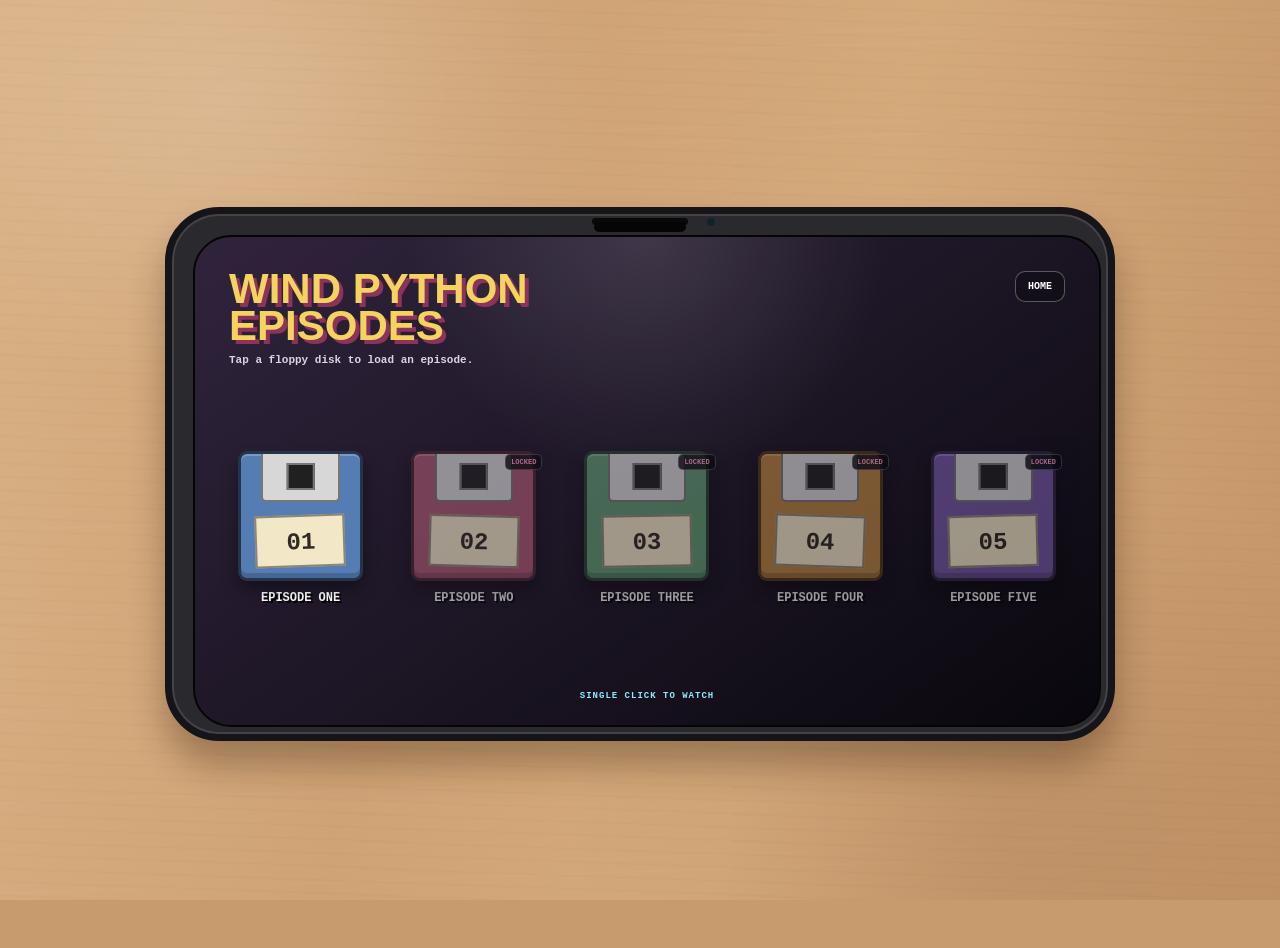
==== episodes.html @ 82aaa6a1 "Add files via upload" ====
<!doctype html>
<html lang="en">
<head>
<meta charset="utf-8">
<meta name="viewport" content="width=device-width,initial-scale=1">
<title>Wind Python Episodes</title>
<link rel="stylesheet" href="styles.css">
<style>
*{box-sizing:border-box}
html,body{margin:0;min-height:100%}
body{
  
  background-color:#c89b6e;
  background-image:
    radial-gradient(ellipse at 18% 11%, rgba(255,255,255,.16), transparent 26%),
    radial-gradient(ellipse at 78% 92%, rgba(80,39,17,.10), transparent 31%),
    repeating-linear-gradient(2deg,
      rgba(92,47,20,.030) 0px,
      rgba(92,47,20,.030) 1px,
      transparent 2px,
      transparent 13px),
    repeating-linear-gradient(178deg,
      transparent 0px,
      transparent 33px,
      rgba(255,255,255,.026) 34px,
      transparent 36px,
      transparent 77px),
    linear-gradient(104deg,#d9b184 0%,#cfa375 36%,#d5aa7b 62%,#c39467 100%);
  background-size:auto,auto,100% 27px,100% 91px,auto;
  background-position:center;
  background-repeat:no-repeat, no-repeat, repeat, repeat, no-repeat;
  background-attachment:fixed;

  display:grid;
  place-items:center;
  padding:24px;
  overflow:hidden;
  font-family:"Trebuchet MS",Arial,sans-serif;
}
.episode-stage{
  width:100%;
  min-height:100vh;
  display:grid;
  place-items:center;
  position:relative;
}
.landscape-phone{
  width:min(950px,92vw);
  aspect-ratio:16/9;
  position:relative;
  padding:14px;
  border:7px solid #151419;
  border-radius:54px;
  background:#2a292d;
  box-shadow:0 24px 35px rgba(48,24,12,.32),inset 0 0 0 2px #45434a;
}
.landscape-screen{
  width:100%;height:100%;
  position:relative;
  overflow:hidden;
  border-radius:38px;
  background:
    radial-gradient(circle at 50% 0%,rgba(255,255,255,.12),transparent 36%),
    linear-gradient(145deg,#30243d,#16111d 68%,#09070d);
  border:2px solid #050505;
}
.phone-speaker{
  position:absolute;left:50%;top:4px;transform:translateX(-50%);
  width:96px;height:7px;border-radius:8px;background:#090909;z-index:9;
}
.phone-camera{
  position:absolute;left:calc(50% + 67px);top:4px;
  width:8px;height:8px;border-radius:50%;background:#10232b;z-index:9;
}
.desktop{
  height:100%;
  padding:34px 34px 24px;
  display:grid;
  grid-template-rows:auto 1fr auto;
  gap:18px;
}
.topbar{display:flex;justify-content:space-between;align-items:flex-start;gap:20px}
h1{margin:0;color:#f4d35e;font-size:clamp(25px,4vw,42px);line-height:.88;text-shadow:4px 4px #8d315d}
.subtitle{margin:9px 0 0;color:#ddd3e2;font:700 11px "Courier New",monospace}
.home{color:white;text-decoration:none;font:900 10px "Courier New",monospace;border:1px solid rgba(255,255,255,.3);border-radius:10px;padding:9px 12px;background:rgba(0,0,0,.25)}
.apps{
  align-self:center;
  display:grid;
  grid-template-columns:repeat(5,minmax(90px,1fr));
  gap:clamp(12px,2.5vw,30px);
}
.episode-app{appearance:none;border:0;background:none;color:white;padding:0;cursor:none;font:inherit;text-align:center}
.floppy{
  display:block;
  --disk:#557db4;--tilt:-2deg;
  width:clamp(82px,11vw,125px);
  aspect-ratio:1/1.04;
  margin:0 auto 10px;
  position:relative;
  border-radius:9px;
  background:var(--disk);
  border:3px solid rgba(0,0,0,.58);
  box-shadow:0 9px 16px rgba(0,0,0,.36),inset 0 2px rgba(255,255,255,.22),inset 0 -5px rgba(0,0,0,.18);
  transition:transform .13s ease,filter .13s ease;
}
.floppy:before{
  content:"";position:absolute;left:17%;right:17%;top:0;height:37%;
  background:#d7d7d7;border:2px solid rgba(0,0,0,.45);border-top:0;border-radius:0 0 5px 5px;
}
.floppy:after{
  content:"";position:absolute;left:12%;right:12%;bottom:9%;height:39%;
  background:#f2e7c7;border:2px solid rgba(0,0,0,.42);transform:rotate(var(--tilt));
}
.window{display:block;position:absolute;z-index:2;top:7%;left:50%;transform:translateX(-50%);width:24%;height:22%;background:#202020;border:2px solid #777}
.num{display:block;position:absolute;z-index:3;left:50%;bottom:18%;transform:translateX(-50%) rotate(var(--tilt));color:#302a23;font:900 clamp(14px,2vw,24px) "Courier New",monospace}
.label{display:block;font:900 clamp(8px,1.1vw,12px) "Courier New",monospace;text-transform:uppercase;text-shadow:2px 2px #000}
.episode-app:hover .floppy{transform:translateY(-5px) scale(1.04);filter:brightness(1.08)}
.episode-app:active .floppy{transform:scale(.94)}
.ep2 .floppy{--disk:#aa5872;--tilt:1.5deg}.ep3 .floppy{--disk:#5f9a70;--tilt:-1deg}.ep4 .floppy{--disk:#b8833f;--tilt:2deg}.ep5 .floppy{--disk:#7458a4;--tilt:-1.5deg}
.hint{text-align:center;color:#92e8ff;font:900 9px "Courier New",monospace;letter-spacing:1px}
.viewer{position:absolute;inset:0;z-index:20;padding:22px;display:grid;grid-template-rows:auto 1fr auto;gap:11px;background:#050505;animation:open .2s ease}
.viewer.hidden{display:none}
@keyframes open{from{opacity:0;transform:scale(.985)}to{opacity:1;transform:scale(1)}}
.viewer-top{display:flex;align-items:center;justify-content:space-between}
.viewer-title{color:#f4d35e;font:900 14px "Courier New",monospace}
.close{appearance:none;border:1px solid rgba(255,255,255,.3);border-radius:9px;background:#1b171e;color:white;padding:8px 11px;font:900 10px "Courier New",monospace;cursor:none}
.video{display:grid;place-items:center;min-height:0;border-radius:14px;border:2px solid #28232c;background:repeating-linear-gradient(0deg,rgba(255,255,255,.018) 0,rgba(255,255,255,.018) 1px,transparent 1px,transparent 3px),#020202;box-shadow:inset 0 0 42px #000;overflow:hidden}
.placeholder{text-align:center;padding:20px}
.big-num{display:block;color:#f4d35e;font:900 clamp(60px,10vw,115px) "Courier New",monospace;line-height:.8;text-shadow:6px 6px #8d315d}
.ep-title{display:block;margin-top:20px;color:white;font:900 clamp(16px,2.5vw,28px) "Courier New",monospace;letter-spacing:2px}
.coming{display:block;margin-top:10px;color:#85ecff;font:900 10px "Courier New",monospace}
.viewer-foot{display:flex;justify-content:space-between;color:#908a96;font:900 9px "Courier New",monospace}
@media(max-width:700px){
 body{padding:8px}
 .landscape-phone{width:99vw;padding:9px;border-width:5px;border-radius:28px}
 .landscape-screen{border-radius:18px}
 .desktop{padding:25px 14px 14px;gap:8px}
 .subtitle,.hint{display:none}
 .apps{gap:6px}
 .floppy{width:min(78px,16vw);border-width:2px}
 .home{padding:7px 8px;font-size:8px}
}

.episode-runtime{position:absolute;inset:0;z-index:80;display:none;padding:22px;background:linear-gradient(145deg,#1b1721,#08070b 75%);overflow:hidden}
.episode-runtime.active{display:grid}
.runtime-panel{width:100%;height:100%;min-height:0;display:grid;grid-template-rows:auto 1fr auto;gap:12px;border:2px solid rgba(130,231,255,.25);border-radius:18px;padding:16px;background:#0b0e12;box-shadow:inset 0 0 40px rgba(0,0,0,.8);overflow:hidden}
.runtime-header,.runtime-footer{display:flex;align-items:center;justify-content:space-between;gap:14px;color:#91e7ff;font:900 10px "Courier New",monospace;letter-spacing:1px}
.runtime-back{border:1px solid rgba(255,255,255,.3);border-radius:8px;padding:7px 10px;background:#17131b;color:#fff;font:900 9px "Courier New",monospace;cursor:none}
.runtime-stage{position:relative;min-height:0;display:grid;place-items:center;overflow:hidden;border:2px solid rgba(255,255,255,.13);border-radius:13px;background:#020304}
.file-loader{width:min(520px,88%);display:grid;gap:16px;color:#d7f8ff;font:900 12px "Courier New",monospace}
.loader-title{color:#f5d76e;font-size:clamp(18px,3vw,28px);letter-spacing:2px}
.loader-file{color:#ff9ec8}.loader-status{min-height:18px;color:#91e7ff}
.loader-track{width:100%;height:18px;padding:3px;border:2px solid #91e7ff;background:#071015}
.loader-fill{width:0;height:100%;background:repeating-linear-gradient(90deg,#91e7ff 0 12px,#d8f8ff 12px 18px);transition:width .28s steps(6,end)}
.loader-percent{color:#f5d76e;text-align:right}
.crt-flash{position:absolute;inset:0;z-index:5;pointer-events:none;opacity:0;background:#fff}
.crt-flash.go{animation:crtFlash .55s steps(3,end)}
@keyframes crtFlash{0%{opacity:0;transform:scaleY(1)}15%{opacity:.95;transform:scaleY(.03)}35%{opacity:.18;transform:scaleY(1)}58%{opacity:.65;transform:scaleY(.08)}100%{opacity:0;transform:scaleY(1)}}
.youtube-shell{position:absolute;inset:0;display:none;background:#000}.youtube-shell.active{display:block}
.youtube-shell iframe{width:100%;height:100%;border:0;display:block}
.locked-episode{position:relative;opacity:.62}.locked-episode::after{content:"LOCKED";position:absolute;right:3px;top:3px;padding:3px 5px;border:1px solid rgba(255,255,255,.25);border-radius:5px;background:rgba(8,7,11,.82);color:#ff9ec8;font:900 7px "Courier New",monospace}

</style>
</head>
<body>
<main class="episode-stage">
<section class="landscape-phone" aria-label="Wind Python landscape phone">
<div class="phone-speaker"></div><div class="phone-camera"></div>
<div class="landscape-screen">
<div class="desktop">
<header class="topbar">
<div><h1>WIND PYTHON<br>EPISODES</h1><p class="subtitle">Tap a floppy disk to load an episode.</p></div>
<a class="home" href="index.html">HOME</a>
</header>
<div class="apps">
<button class="episode-app ep1" data-episode="1" data-title="Waiting Room"><span class="floppy"><span class="window"></span><span class="num">01</span></span><span class="label">Episode One</span></button><button class="episode-app ep2" data-episode="2" data-title="Episode Two"><span class="floppy"><span class="window"></span><span class="num">02</span></span><span class="label">Episode Two</span></button><button class="episode-app ep3" data-episode="3" data-title="Episode Three"><span class="floppy"><span class="window"></span><span class="num">03</span></span><span class="label">Episode Three</span></button><button class="episode-app ep4" data-episode="4" data-title="Episode Four"><span class="floppy"><span class="window"></span><span class="num">04</span></span><span class="label">Episode Four</span></button><button class="episode-app ep5" data-episode="5" data-title="Episode Five"><span class="floppy"><span class="window"></span><span class="num">05</span></span><span class="label">Episode Five</span></button>
</div>
<div class="hint">SINGLE CLICK TO WATCH</div>
</div>
<section class="viewer hidden" id="viewer">
<div class="viewer-top"><div class="viewer-title" id="viewerTitle">EPISODE</div><button class="close" id="close">CLOSE</button></div>
<div class="video" id="video"></div>
<div class="viewer-foot"><span>BAZINGAOS MEDIA PLAYER</span><span>PLACEHOLDER FILE</span></div>
</section>
</div>
</section>
</main>
<script src="script.js"></script>
<script src="cursor.js"></script>
<script>
const viewer=document.getElementById("viewer");
const title=document.getElementById("viewerTitle");
const video=document.getElementById("video");
document.querySelectorAll(".episode-app").forEach(app=>app.addEventListener("click",()=>{
 const n=app.dataset.episode,t=app.dataset.title;
 title.textContent=t.toUpperCase();
 video.innerHTML=`<div class="placeholder"><span class="big-num">${String(n).padStart(2,"0")}</span><span class="ep-title">${t.toUpperCase()}</span><span class="coming">VIDEO PLACEHOLDER · COMING SOON</span></div>`;
 viewer.classList.remove("hidden");
}));
document.getElementById("close").addEventListener("click",()=>{viewer.classList.add("hidden");video.innerHTML=""});
</script>

<div id="episodeRuntime" class="episode-runtime" aria-hidden="true">
  <div class="runtime-panel">
    <div class="runtime-header"><span>BAZINGAOS // EPISODE ARCHIVE</span><button id="runtimeBack" class="runtime-back">BACK TO EPISODES</button></div>
    <div class="runtime-stage">
      <div id="fileLoader" class="file-loader">
        <div class="loader-title">FILE FOUND</div>
        <div class="loader-file">WAITING_ROOM.VID</div>
        <div id="loaderStatus" class="loader-status">Preparing file...</div>
        <div class="loader-track"><div id="loaderFill" class="loader-fill"></div></div>
        <div id="loaderPercent" class="loader-percent">0%</div>
      </div>
      <div id="crtFlash" class="crt-flash"></div>
      <div id="youtubeShell" class="youtube-shell">
        <iframe id="waitingRoomFrame" title="Wind Python - Waiting Room" src="" allow="autoplay; encrypted-media; picture-in-picture; fullscreen" allowfullscreen></iframe>
      </div>
    </div>
    <div class="runtime-footer"><span>EPISODE 01</span><span>REMOTE VIDEO STREAM</span></div>
  </div>
</div>


<script>
document.addEventListener("DOMContentLoaded",()=>{const r=document.getElementById("episodeRuntime"),b=document.getElementById("runtimeBack"),l=document.getElementById("fileLoader"),f=document.getElementById("loaderFill"),p=document.getElementById("loaderPercent"),s=document.getElementById("loaderStatus"),c=document.getElementById("crtFlash"),y=document.getElementById("youtubeShell"),i=document.getElementById("waitingRoomFrame");const q=[...document.querySelectorAll(".episode,.episode-icon,.floppy-app,[data-episode],button")].filter(e=>/waiting room|episode/i.test(e.textContent||""));const w=q.find(e=>/waiting room/i.test(e.textContent||""))||q[0];q.filter(e=>e!==w).forEach(e=>{e.classList.add("locked-episode");e.addEventListener("click",n=>{n.preventDefault();n.stopPropagation()},true)});let t=null,x=0;const a=[[12,"Locating episode file..."],[29,"Reading floppy index..."],[47,"Verifying WAITING_ROOM.VID..."],[68,"Connecting to remote archive..."],[86,"Buffering strange little film..."],[100,"Opening episode..."]];function z(){clearInterval(t);x=0;l.style.display="grid";y.classList.remove("active");c.classList.remove("go");f.style.width="0%";p.textContent="0%";s.textContent="Preparing file...";i.src=""}function h(){z();r.classList.remove("active");r.setAttribute("aria-hidden","true")}function o(){z();r.classList.add("active");r.setAttribute("aria-hidden","false");t=setInterval(()=>{const d=a[x];f.style.width=d[0]+"%";p.textContent=d[0]+"%";s.textContent=d[1];x++;if(x>=a.length){clearInterval(t);setTimeout(()=>{c.classList.add("go");setTimeout(()=>{l.style.display="none";y.classList.add("active");i.src="https://www.youtube-nocookie.com/embed/Sq9yKgY1V_w?autoplay=1&rel=0&modestbranding=1&playsinline=1"},420)},340)}},360)}if(w)w.addEventListener("click",e=>{e.preventDefault();e.stopPropagation();o()},true);b.addEventListener("click",h);document.addEventListener("keydown",e=>{if(e.key==="Escape"&&r.classList.contains("active"))h()})});
</script>

</body>
</html>
---- styles.css ----
/* V28: persistent site-wide animated PNG cursor */
html,
body,
body *,
a,
button,
input,
textarea,
select,
label,
canvas,
[role="button"] {
  cursor: none !important;
}

#wp-custom-cursor {
  position: fixed;
  left: 0;
  top: 0;
  width: 28px;
  height: 43px;
  pointer-events: none;
  z-index: 2147483647;
  transform-origin: 50% 0%;
  transform: translate3d(-100px, -100px, 0) rotate(-4deg);
  image-rendering: pixelated;
  image-rendering: crisp-edges;
  will-change: transform, width, height;
  opacity: 0;
  transition:
    width 55ms ease,
    height 55ms ease,
    filter 55ms ease,
    opacity 35ms linear;
}

#wp-custom-cursor.is-clicking {
  width: 29px;
  height: 41px;
  filter: brightness(0.98);
}

#wp-custom-cursor.is-releasing {
  animation: wp-cursor-pop 90ms ease-out;
}

@keyframes wp-cursor-pop {
  0% {
    width: 29px;
    height: 41px;
  }
  100% {
    width: 28px;
    height: 43px;
  }
}

@media (hover: none), (pointer: coarse) {
  #wp-custom-cursor {
    display: none !important;
  }

  html,
  body,
  body *,
  a,
  button,
  input,
  textarea,
  select,
  label,
  canvas,
  [role="button"] {
    cursor: auto !important;
  }
}


* { box-sizing: border-box; }

:root {
  --pink: #efafc9;
  --pink-deep: #e66d9f;
  --baby-blue: #9fd5f1;
  --yellow: #f4d35e;
  --ink: #151419;
  --lilac: #c9b8e8;
  --green: #a9d66d;
  --orange: #f2a24f;
}

html, body {
  margin: 0;
  min-height: 100%;
}

body {
  overflow-x: hidden;
  background:
    radial-gradient(circle at 50% 10%, rgba(255,255,255,.35), transparent 18%),
    linear-gradient(180deg, #f3c1d3, #eba4c2);
  font-family: "Trebuchet MS", "Arial Rounded MT Bold", Arial, sans-serif;
  color: var(--ink);
}

.stage {
  min-height: 100vh;
  display: grid;
  place-items: center;
  padding: 24px 12px;
}

.phone {
  width: min(420px, 94vw);
  aspect-ratio: .515;
  padding: 10px;
  border: 7px solid var(--ink);
  border-radius: 58px;
  background: #2a292d;
  box-shadow:
    0 0 0 5px var(--yellow),
    0 0 0 10px var(--ink),
    16px 20px 0 rgba(21,20,25,.18);
}

.phone-screen {
  position: relative;
  height: 100%;
  overflow: hidden;
  border-radius: 44px;
  background: #111;
}

.status-bar {
  position: absolute;
  left: 22px;
  right: 22px;
  top: 16px;
  z-index: 10;
  display: grid;
  grid-template-columns: 1fr auto 1fr;
  align-items: center;
  font-size: 13px;
  font-weight: 1000;
}

.status-bar span:last-child {
  justify-self: end;
}

.status-bar.light { color: #fff; text-shadow: 0 1px 2px #000; }
.status-bar.dark { color:#111; }
.status-bar.dark span:nth-child(2){opacity:0;}

/* LOCK SCREEN */
.lock-screen {
  position: absolute;
  inset: 0;
  overflow: hidden;
  background:
    linear-gradient(rgba(0,0,0,.12), rgba(0,0,0,.18)),
    url("assets/images/phone-background.png") center/cover no-repeat;
  transition: transform .5s cubic-bezier(.2,.8,.2,1), opacity .35s ease;
}

.lock-screen.unlocking {
  transform: translateY(-100%);
  opacity: 0;
}

.lock-date {
  position: absolute;
  top: 88px;
  left: 20px;
  right: 20px;
  color: #fff;
  text-align: center;
  font-size: 18px;
  text-shadow: 0 2px 4px #000;
}

.unlock-wrap {
  position: absolute;
  left: 28px;
  right: 28px;
  bottom: 68px;
}

.unlock-track {
  position: relative;
  height: 62px;
  overflow: hidden;
  border: 2px solid rgba(255,255,255,.2);
  border-radius: 18px;
  background: rgba(0,0,0,.62);
  box-shadow: inset 0 0 18px rgba(255,255,255,.08);
  touch-action: none;
}

.unlock-fill {
  position: absolute;
  inset: 0 auto 0 0;
  width: 0;
  background: linear-gradient(90deg, rgba(255,255,255,.18), rgba(239,175,201,.45));
}

.unlock-handle {
  position: absolute;
  left: 4px;
  top: 4px;
  width: 52px;
  height: 52px;
  border: 0;
  border-radius: 14px;
  background: #f2f2f2;
  color: #4b4b4b;
  font-size: 48px;
  line-height: 44px;
  cursor: grab;
  box-shadow: 0 2px 8px rgba(0,0,0,.35);
  z-index: 2;
}

.unlock-handle:active { cursor: grabbing; }

.unlock-label {
  position: absolute;
  inset: 0;
  display: grid;
  place-items: center;
  padding-left: 52px;
  color: rgba(255,255,255,.92);
  font-size: 20px;
  text-shadow: 0 1px 2px #000;
  pointer-events: none;
}

.lock-homebar,
.home-indicator {
  position: absolute;
  left: 50%;
  bottom: 14px;
  width: 110px;
  height: 5px;
  transform: translateX(-50%);
  border-radius: 99px;
  background: #fff;
}

/* HOME SCREEN */
.home-screen {
  position: absolute;
  inset: 0;
  padding: 64px 20px 28px;
  background:
    linear-gradient(rgba(255,255,255,.12), rgba(255,255,255,.12)),
    url("assets/images/phone-background.png") center/cover no-repeat;
}

.home-screen::after {
  content: "";
  position: absolute;
  inset: 0;
  background: rgba(242,174,201,.24);
  backdrop-filter: blur(1px);
  pointer-events: none;
}

.home-screen > * {
  position: relative;
  z-index: 2;
}

.home-clock {
  display: grid;
  justify-items: center;
  margin-bottom: 20px;
}

.home-clock strong {
  padding: 8px 22px 6px;
  border-radius: 20px;
  background: rgba(239,175,201,.9);
  font-size: 31px;
  line-height: 1;
  box-shadow: 0 4px 0 rgba(21,20,25,.14);
}

.home-clock span {
  margin-top: 6px;
  color: #fff;
  font-size: 14px;
  font-weight: 1000;
  text-shadow: 0 2px 3px #000;
}

.app-grid {
  display: grid;
  grid-template-columns: repeat(3, 1fr);
  gap: 18px 14px;
}

.app-link {
  display: grid;
  justify-items: center;
  gap: 6px;
  color: #fff;
  text-decoration: none;
}

.app-icon {
  width: 100%;
  aspect-ratio: 1;
  position: relative;
  display: grid;
  place-items: center;
  overflow: hidden;
  border: 3px solid var(--ink);
  border-radius: 22px;
  box-shadow: 4px 5px 0 rgba(21,20,25,.25);
  transition: transform .15s ease;
}

.app-link:hover .app-icon,
.app-link:focus-visible .app-icon {
  transform: translateY(-4px) scale(1.02);
}

.app-name {
  min-height: 28px;
  display: grid;
  place-items: start center;
  text-align: center;
  font-size: 12px;
  line-height: 1.05;
  font-weight: 1000;
  text-shadow: 0 2px 3px #000;
}

.episodes-icon { background: var(--baby-blue); }
.episodes-icon img {
  position: absolute;
  bottom: -2%;
  height: 88%;
  object-fit: contain;
  filter: drop-shadow(0 0 1px #111) drop-shadow(0 0 1px #111);
}
.episodes-icon img:first-child { left: -5%; width: 60%; }
.episodes-icon img:last-child { right: -6%; width: 54%; }

.image-icon { background: #f1c4d4; }
.image-icon img { width: 100%; height: 100%; object-fit: cover; }

.shop-icon { background: var(--yellow); }
.bag-handle {
  position: absolute;
  top: 16%;
  width: 42%;
  height: 30%;
  border: 4px solid var(--ink);
  border-bottom: 0;
  border-radius: 50% 50% 0 0;
}
.bag-body {
  position: absolute;
  bottom: 14%;
  width: 58%;
  height: 56%;
  display: grid;
  place-items: center;
  border: 4px solid var(--ink);
  background: #f6df97;
  color: var(--pink-deep);
  font-size: 20px;
  font-weight: 1000;
}

.game-icon { background: var(--lilac); }
.controller {
  width: 74%;
  padding: 12px 8px;
  border: 4px solid var(--ink);
  border-radius: 40%;
  background: #d9d7db;
  font-size: 22px;
  text-align: center;
}
.controller b { color: var(--pink-deep); font-size: 14px; }

.mail-icon { background: var(--green); }
.envelope {
  width: 72%;
  height: 48%;
  border: 4px solid var(--ink);
  background: #fff9ef;
}
.heart {
  position: absolute;
  color: var(--pink-deep);
  font-size: 28px;
  -webkit-text-stroke: 1px var(--ink);
  paint-order: stroke fill;
}

.world-icon { background: var(--baby-blue); }
.globe { font-size: 54px; }

.extras-icon { background: var(--orange); }
.tiny-tv {
  width: 68%;
  height: 58%;
  display: grid;
  place-items: center;
  border: 4px solid var(--ink);
  border-radius: 12px;
  background: #4d362b;
  color: var(--pink-deep);
  font-size: 24px;
  font-weight: 1000;
  box-shadow: inset 0 0 0 7px #17151b;
}

.bts-icon { background: var(--baby-blue); }
.radio {
  width: 58%;
  height: 62%;
  display: grid;
  place-items: center;
  border: 4px solid var(--ink);
  border-radius: 10px;
  background: #658f47;
  font-size: 32px;
}

.about-icon { background: var(--lilac); }
.about-icon span {
  color: var(--yellow);
  font-size: 58px;
  -webkit-text-stroke: 3px var(--ink);
  paint-order: stroke fill;
}

.dock {
  position: absolute;
  left: 18px;
  right: 18px;
  bottom: 30px;
  display: grid;
  grid-template-columns: repeat(4, 1fr);
  gap: 12px;
  padding: 12px;
  border-radius: 24px;
  background: rgba(239,175,201,.7);
  backdrop-filter: blur(10px);
}

.dock a {
  aspect-ratio: 1;
  display: grid;
  place-items: center;
  border: 3px solid var(--ink);
  border-radius: 18px;
  background: rgba(255,255,255,.8);
  color: var(--ink);
  font-size: 24px;
  font-weight: 1000;
  text-decoration: none;
  box-shadow: 3px 4px 0 rgba(21,20,25,.2);
}

.home-indicator {
  background: #111;
  bottom: 12px;
}

.hidden { display: none !important; }

@media (max-width: 480px) {
  .stage { padding: 10px 6px; }
  .phone {
    width: min(390px, 96vw);
    border-radius: 46px;
  }
  .phone-screen { border-radius: 34px; }
  .home-screen { padding-left: 16px; padding-right: 16px; }
  .app-grid { gap: 15px 10px; }
  .app-name { font-size: 11px; }
}

.home-clock{margin-bottom:28px;}
.home-clock strong{display:inline-block;}
.app-name{line-height:1.15;}
.home-indicator{z-index:5;}

.dock{bottom:34px;z-index:3;}
.app-grid,.home-clock{z-index:4;position:relative;}
.home-indicator{bottom:10px;}


/* BazingaOS V6 polish */
html,
body,
a,
button,
.app-link,
.unlock-handle {
  cursor: url("assets/images/cursor-32.png") 16 2, auto;
}

a:hover,
button:hover,
.app-link:hover,
.unlock-handle:hover {
  cursor: url("assets/images/cursor-32.png") 16 2, pointer;
}

/* Raise the clock widget and app layout */
.home-screen {
  padding-top: 48px;
}

.home-clock {
  margin-top: -12px;
  margin-bottom: 26px;
}

.home-clock strong {
  font-size: 29px;
  padding: 7px 20px 5px;
}

.home-clock span {
  margin-top: 4px;
  font-size: 13px;
}

/* Make the wallpaper sit behind the interface instead of competing with it */
.home-screen::after {
  background: rgba(55, 32, 44, .36);
  backdrop-filter: blur(2px);
}

/* Give labels more clarity and breathing room */
.app-name {
  line-height: 1.2;
  text-shadow:
    0 2px 2px rgba(0,0,0,.9),
    0 0 4px rgba(0,0,0,.55);
}

.app-grid {
  margin-top: -4px;
}

.dock {
  bottom: 38px;
}

.home-indicator {
  bottom: 11px;
  z-index: 8;
}


/* V7 status-bar alignment */
.home-screen .status-bar.dark {
  top: 6px;
  left: 22px;
  right: 22px;
  align-items: start;
}

.home-screen .status-bar.dark .carrier,
.home-screen .status-bar.dark span:last-child {
  transform: translateY(-2px);
}


/* BazingaOS animated cursor */
@media (pointer: fine) {
  html,
  body,
  a,
  button,
  input,
  select,
  textarea,
  .app-link,
  .unlock-handle {
    cursor: none !important;
  }

  .bazinga-cursor {
    position: fixed;
    left: 0;
    top: 0;
    width: 32px;
    height: 32px;
    z-index: 99999;
    pointer-events: none;
    opacity: 0;
    transform: translate3d(-100px, -100px, 0);
    transform-origin: 50% 8%;
    transition:
      opacity .12s ease,
      filter .12s ease;
    will-change: transform;
  }

  .bazinga-cursor img {
    width: 100%;
    height: 100%;
    display: block;
    image-rendering: pixelated;
    transform-origin: 50% 8%;
    transition:
      transform .09s cubic-bezier(.2,.8,.2,1),
      filter .12s ease;
  }

  .bazinga-cursor.is-visible {
    opacity: 1;
  }

  .bazinga-cursor.is-hovering img {
    transform: scale(1.07) rotate(-2deg);
    filter: drop-shadow(0 2px 0 rgba(0,0,0,.28));
  }

  .bazinga-cursor.is-clicking img {
    transform: translateY(3px) scale(.92, .86) rotate(3deg);
    filter: drop-shadow(0 1px 0 rgba(0,0,0,.22));
  }
}


/* V9 definitive status-bar fix
   The general .home-screen > * rule was overriding position:absolute. */
.home-screen .status-bar.dark {
  position: absolute !important;
  top: 16px !important;
  left: 22px !important;
  right: 22px !important;
  margin: 0 !important;
  transform: none !important;
  z-index: 20 !important;
  align-items: center !important;
}

.home-screen .status-bar.dark .carrier,
.home-screen .status-bar.dark span:last-child {
  transform: none !important;
}


/* V10 remove the black home-indicator line from the unlocked app screen */
.home-screen .home-indicator {
  display: none !important;
}


/* ---------- V12 Floating Clouds Background ---------- */

body{
  position:relative;
  overflow-x:hidden;
}

body::before,
body::after{
  content:"";
  position:fixed;
  inset:0;
  pointer-events:none;
  z-index:0;
}

/* Large soft drifting clouds */
body::before{
  opacity:.22;
  background:
    radial-gradient(ellipse at 12% 18%, rgba(255,255,255,.95) 0 6%, transparent 7%),
    radial-gradient(ellipse at 20% 19%, rgba(255,255,255,.95) 0 5%, transparent 6%),
    radial-gradient(ellipse at 17% 15%, rgba(255,255,255,.95) 0 4%, transparent 5%),

    radial-gradient(ellipse at 72% 32%, rgba(255,255,255,.95) 0 7%, transparent 8%),
    radial-gradient(ellipse at 80% 33%, rgba(255,255,255,.95) 0 5%, transparent 6%),

    radial-gradient(ellipse at 32% 72%, rgba(255,255,255,.95) 0 6%, transparent 7%),
    radial-gradient(ellipse at 40% 73%, rgba(255,255,255,.95) 0 5%, transparent 6%),

    radial-gradient(ellipse at 84% 82%, rgba(255,255,255,.95) 0 6%, transparent 7%);
  animation: cloudDriftA 90s linear infinite;
}

/* Secondary cloud layer */
body::after{
  opacity:.12;
  background:
    radial-gradient(ellipse at 55% 12%, #fff 0 6%, transparent 7%),
    radial-gradient(ellipse at 63% 13%, #fff 0 5%, transparent 6%),
    radial-gradient(ellipse at 8% 58%, #fff 0 5%, transparent 6%),
    radial-gradient(ellipse at 15% 59%, #fff 0 4%, transparent 5%);
  animation: cloudDriftB 120s linear infinite reverse;
}

@keyframes cloudDriftA{
  from{transform:translateX(-2%) translateY(0);}
  to{transform:translateX(2%) translateY(-1.2%);}
}

@keyframes cloudDriftB{
  from{transform:translateX(1.5%) translateY(0);}
  to{transform:translateX(-2.5%) translateY(1%);}
}

.stage{
  position:relative;
  z-index:2;
}


/* ---------- V13 Bird's-eye Desk Scene ---------- */

/* Replace floating clouds with a warm tabletop */
body {
  background:
    radial-gradient(circle at 25% 18%, rgba(255,255,255,.22), transparent 18%),
    linear-gradient(90deg, rgba(120,62,32,.05) 1px, transparent 1px),
    linear-gradient(0deg, rgba(120,62,32,.035) 1px, transparent 1px),
    linear-gradient(145deg, #ddb98e 0%, #cfa277 52%, #bf8f67 100%);
  background-size: auto, 46px 46px, 46px 46px, auto;
}

/* Remove previous cloud layers */
body::before,
body::after {
  display: none !important;
}

.stage {
  position: relative;
  overflow: hidden;
}

/* Soft desk vignette */
.stage::before {
  content: "";
  position: fixed;
  inset: 0;
  pointer-events: none;
  background:
    radial-gradient(circle at 50% 48%, transparent 0 32%, rgba(65,31,18,.06) 64%, rgba(35,18,12,.12) 100%);
  z-index: 0;
}

.phone {
  position: relative;
  z-index: 5;
}

/* Decorative tabletop objects */
.desk-items {
  position: fixed;
  inset: 0;
  z-index: 1;
  pointer-events: none;
}

.desk-note {
  position: absolute;
  left: 7%;
  top: 13%;
  width: 150px;
  min-height: 138px;
  padding: 18px 16px;
  border: 3px solid var(--ink);
  background: #f5dc72;
  box-shadow: 7px 9px 0 rgba(21,20,25,.14);
  transform: rotate(-7deg);
  text-align: center;
}

.desk-note span {
  display: block;
  color: var(--pink-deep);
  font-size: 24px;
  font-weight: 1000;
  -webkit-text-stroke: 1px var(--ink);
  paint-order: stroke fill;
}

.desk-note small {
  display: block;
  margin-top: 12px;
  font-size: 12px;
  line-height: 1.25;
  font-weight: 1000;
}

.desk-pencil {
  position: absolute;
  left: 12%;
  bottom: 14%;
  width: 220px;
  height: 28px;
  transform: rotate(18deg);
  filter: drop-shadow(5px 6px 0 rgba(21,20,25,.12));
}

.pencil-body {
  position: absolute;
  left: 24px;
  right: 28px;
  top: 4px;
  height: 20px;
  border: 3px solid var(--ink);
  background: #f3c84c;
}

.pencil-tip {
  position: absolute;
  left: 0;
  top: 4px;
  width: 28px;
  height: 20px;
  border-top: 10px solid transparent;
  border-bottom: 10px solid transparent;
  border-right: 28px solid #e7c299;
}

.pencil-tip::after {
  content: "";
  position: absolute;
  right: -28px;
  top: -3px;
  width: 8px;
  height: 6px;
  background: var(--ink);
}

.pencil-eraser {
  position: absolute;
  right: 0;
  top: 4px;
  width: 32px;
  height: 20px;
  border: 3px solid var(--ink);
  background: #e98eaa;
}

.desk-vhs {
  position: absolute;
  right: 6%;
  top: 15%;
  width: 230px;
  height: 138px;
  border: 5px solid var(--ink);
  border-radius: 12px;
  background: #26242a;
  box-shadow: 10px 12px 0 rgba(21,20,25,.15);
  transform: rotate(7deg);
}

.vhs-label {
  position: absolute;
  left: 50%;
  top: 15px;
  width: 112px;
  padding: 6px;
  transform: translateX(-50%);
  border: 3px solid var(--ink);
  background: #f3b1c9;
  text-align: center;
  font-size: 13px;
  line-height: 1.05;
  font-weight: 1000;
}

.vhs-reel {
  position: absolute;
  bottom: 18px;
  width: 54px;
  aspect-ratio: 1;
  border: 5px solid #e8e8e8;
  border-radius: 50%;
  background:
    radial-gradient(circle, #26242a 0 18%, #ddd 19% 26%, #26242a 27% 100%);
}

.reel-left { left: 32px; }
.reel-right { right: 32px; }

.desk-gadget {
  position: absolute;
  right: 8%;
  bottom: 12%;
  width: 180px;
  height: 128px;
  border: 5px solid var(--ink);
  border-radius: 18px;
  background: #8cb8d7;
  box-shadow: 9px 11px 0 rgba(21,20,25,.14);
  transform: rotate(-6deg);
}

.gadget-screen {
  position: absolute;
  left: 22px;
  top: 26px;
  width: 96px;
  height: 52px;
  display: grid;
  place-items: center;
  border: 4px solid var(--ink);
  border-radius: 8px;
  background: #193a2f;
  color: #8ef06d;
  font-family: "Courier New", monospace;
  font-weight: 1000;
}

.gadget-light {
  position: absolute;
  right: 24px;
  top: 24px;
  width: 18px;
  aspect-ratio: 1;
  border: 3px solid var(--ink);
  border-radius: 50%;
  background: #f26666;
  box-shadow: 0 0 12px rgba(242,102,102,.6);
}

.gadget-knob {
  position: absolute;
  right: 22px;
  bottom: 20px;
  width: 34px;
  aspect-ratio: 1;
  border: 4px solid var(--ink);
  border-radius: 50%;
  background: var(--yellow);
}

.desk-coffee-ring {
  position: absolute;
  left: 9%;
  top: 52%;
  width: 124px;
  aspect-ratio: 1;
  border: 10px solid rgba(96,47,24,.12);
  border-radius: 50%;
  transform: rotate(10deg);
}

/* Meat Ups app centering and clearer text */
.meatups-icon {
  background: #f3b6cb;
}

.meatups-icon img {
  object-fit: cover;
  object-position: center 42%;
  transform: scale(1.08) translateY(-3%);
  filter: saturate(.95) contrast(1.04);
}

.meatups-title {
  position: absolute;
  left: 50%;
  bottom: 27px;
  transform: translateX(-50%);
  width: 92%;
  color: #fff;
  font-size: 11px;
  line-height: 1;
  font-weight: 1000;
  text-align: center;
  text-shadow:
    -1px -1px 0 var(--ink),
     1px -1px 0 var(--ink),
    -1px  1px 0 var(--ink),
     1px  1px 0 var(--ink);
}

.meatups-tagline {
  position: absolute;
  left: 50%;
  bottom: 6px;
  transform: translateX(-50%);
  width: 94%;
  padding: 2px 3px;
  border-radius: 4px;
  background: rgba(255,255,255,.86);
  color: var(--ink);
  font-size: 7px;
  line-height: 1.05;
  font-weight: 1000;
  text-align: center;
  letter-spacing: .01em;
}

@media (max-width: 1050px) {
  .desk-note,
  .desk-pencil,
  .desk-vhs,
  .desk-gadget,
  .desk-coffee-ring {
    opacity: .72;
    transform: scale(.82);
  }

  .desk-note { left: 2%; }
  .desk-vhs { right: 1%; }
  .desk-gadget { right: 1%; }
  .desk-pencil { left: 2%; }
}

@media (max-width: 760px) {
  .desk-items {
    display: none;
  }

  body {
    background:
      radial-gradient(circle at 50% 20%, rgba(255,255,255,.18), transparent 20%),
      linear-gradient(145deg, #ddb98e 0%, #cfa277 55%, #bf8f67 100%);
  }
}


/* ---------- V14 realistic Bazinga workbench ---------- */
body {
  background-color: #c89b6e;
  background-image:
    radial-gradient(ellipse at 18% 11%, rgba(255,255,255,.16), transparent 26%),
    radial-gradient(ellipse at 78% 92%, rgba(80,39,17,.10), transparent 31%),
    repeating-linear-gradient(2deg,
      rgba(92,47,20,.030) 0px,
      rgba(92,47,20,.030) 1px,
      transparent 2px,
      transparent 13px),
    repeating-linear-gradient(178deg,
      transparent 0px,
      transparent 33px,
      rgba(255,255,255,.026) 34px,
      transparent 36px,
      transparent 77px),
    linear-gradient(104deg, #d9b184 0%, #cfa375 36%, #d5aa7b 62%, #c39467 100%);
  background-size: auto, auto, 100% 27px, 100% 91px, auto;
}
body::before, body::after { display:none !important; }

.stage::before {
  content:"";
  position:fixed;
  inset:0;
  z-index:0;
  pointer-events:none;
  background:
    linear-gradient(115deg, rgba(255,255,255,.13), transparent 34%),
    radial-gradient(ellipse at center, transparent 42%, rgba(50,23,9,.10) 100%);
}

.phone {
  z-index:6;
  filter: drop-shadow(0 18px 19px rgba(48,24,12,.28));
}

.desk-items { position:fixed; inset:0; z-index:2; pointer-events:none; }
.desk-items * { box-sizing:border-box; }

/* ceramic mug, cropped at upper edge */
.desk-mug {
  position:absolute;
  left:7%;
  top:-44px;
  width:162px;
  height:162px;
  border-radius:50%;
  background: radial-gradient(circle at 42% 36%, #fff 0 5%, #ece9e2 48%, #c9c5bd 72%, #aaa69f 100%);
  box-shadow: 8px 14px 18px rgba(55,27,12,.24), inset -7px -9px 12px rgba(0,0,0,.08);
}
.desk-mug::after {
  content:"";
  position:absolute;
  right:-45px;
  top:54px;
  width:66px;
  height:58px;
  border:18px solid #d9d6cf;
  border-left-width:13px;
  border-radius:50%;
  transform:rotate(-8deg);
  z-index:-1;
}
.desk-mug .coffee {
  position:absolute;
  inset:18px;
  border-radius:50%;
  background: radial-gradient(circle at 38% 30%, #76503b, #432719 63%, #28150e 100%);
  box-shadow: inset 0 0 0 5px rgba(255,255,255,.20), inset 4px 8px 14px rgba(255,255,255,.05);
}

/* soft, slightly curled note */
.desk-note {
  left:7.5%; top:24%; width:146px; min-height:128px;
  padding:22px 17px 15px;
  border:0;
  border-radius:2px;
  background: linear-gradient(148deg,#f7e983 0%,#f2dc62 73%,#dfc34e 100%);
  box-shadow: 4px 8px 13px rgba(54,28,12,.25);
  transform:rotate(-5.5deg);
  text-align:left;
}
.desk-note::after {
  content:"";
  position:absolute;
  right:0; bottom:0;
  width:28px; height:24px;
  background:linear-gradient(135deg, rgba(180,147,38,.12), #fff2a0);
  clip-path:polygon(100% 0,0 100%,100% 100%);
  filter:drop-shadow(-2px -2px 2px rgba(70,35,14,.08));
}
.desk-note span {
  color:#34302c;
  font-family:"Courier New", monospace;
  font-size:20px;
  font-weight:800;
  letter-spacing:.04em;
  -webkit-text-stroke:0;
}
.desk-note small {
  margin-top:10px;
  color:#4d4843;
  font-family:"Courier New", monospace;
  font-size:13px;
  line-height:1.35;
  font-weight:700;
}

/* real-ish pencil */
.desk-pencil {
  left:8%; bottom:12%; width:250px; height:23px;
  transform:rotate(16deg);
  filter:drop-shadow(3px 5px 5px rgba(52,25,10,.25));
}
.pencil-body {
  left:25px; right:35px; top:2px; height:19px;
  border:0;
  background:linear-gradient(#e8bd45 0 25%,#f5d367 26% 60%,#dba82f 61% 100%);
  box-shadow:inset 0 0 0 1px rgba(112,69,9,.28);
}
.pencil-body::after {
  content:"HB";
  position:absolute; right:32px; top:3px;
  font:700 9px/1 Arial,sans-serif;
  color:rgba(72,48,15,.68);
}
.pencil-tip {
  left:0; top:2px; width:27px; height:19px;
  border:0;
  clip-path:polygon(0 50%,100% 0,100% 100%);
  background:linear-gradient(90deg,#37332f 0 16%,#d9b483 17% 100%);
}
.pencil-tip::after { display:none; }
.pencil-band {
  position:absolute; right:27px; top:2px; width:12px; height:19px;
  background:linear-gradient(90deg,#a5a5a5,#dedede,#888);
}
.pencil-eraser {
  right:0; top:2px; width:29px; height:19px;
  border:0; border-radius:0 5px 5px 0;
  background:linear-gradient(#d98391,#efacb5 55%,#c86d7b);
}

/* VHS with subtler moulded details */
.desk-vhs {
  right:5.2%; top:12%; width:224px; height:132px;
  border:0; border-radius:5px;
  background:
    linear-gradient(90deg, transparent 48%, rgba(255,255,255,.025) 49% 51%, transparent 52%),
    linear-gradient(#29282a,#151517);
  box-shadow:9px 13px 17px rgba(46,21,9,.30), inset 0 0 0 2px #37363a;
  transform:rotate(6deg);
}
.desk-vhs::before, .desk-vhs::after {
  content:""; position:absolute; left:10px; right:10px; height:2px; background:#3b3a3e;
}
.desk-vhs::before { top:10px; }
.desk-vhs::after { bottom:10px; }
.vhs-label {
  left:50%; top:13px; width:112px; padding:6px 5px 5px;
  border:0; border-radius:1px;
  background:#ece7d8;
  color:#333;
  font-family:"Courier New", monospace;
  font-size:13px; font-weight:700;
  transform:translateX(-50%) rotate(-1deg);
  box-shadow:inset 0 0 0 1px rgba(80,70,60,.20);
}
.vhs-window {
  position:absolute; left:25px; right:25px; bottom:18px; height:61px;
  border-radius:5px;
  background:linear-gradient(#0f0f11,#242327);
  box-shadow:inset 0 0 0 2px #38373b;
}
.vhs-reel {
  bottom:25px; width:45px;
  border:0;
  background:repeating-conic-gradient(#d5d5d5 0 9deg,#747474 10deg 18deg);
  box-shadow:inset 0 0 0 9px #e5e5e5, inset 0 0 0 15px #202024;
}
.reel-left{left:43px}.reel-right{right:43px}

/* small circuit board */
.desk-pcb {
  right:8%; bottom:10%; width:158px; height:106px;
  border-radius:5px;
  background:
    radial-gradient(circle at 9px 9px,#c9a24f 0 2px,transparent 3px) 0 0/23px 23px,
    linear-gradient(145deg,#267b5c,#12583f);
  box-shadow:7px 11px 14px rgba(47,23,10,.27), inset 0 0 0 3px rgba(0,0,0,.14);
  transform:rotate(-7deg);
}
.desk-pcb::before {
  content:""; position:absolute; left:12px; right:12px; top:12px; bottom:12px;
  background:
    linear-gradient(90deg,transparent 0 15%,rgba(221,190,83,.65) 16% 17%,transparent 18% 65%,rgba(221,190,83,.65) 66% 67%,transparent 68%),
    linear-gradient(0deg,transparent 0 42%,rgba(221,190,83,.65) 43% 45%,transparent 46%);
}
.pcb-chip { position:absolute; background:#25262a; border-radius:2px; box-shadow:0 2px 2px rgba(0,0,0,.35); }
.chip-a{left:45px;top:28px;width:48px;height:31px}.chip-b{right:17px;bottom:16px;width:29px;height:22px}
.pcb-node { position:absolute; width:10px; height:10px; border-radius:50%; background:#c9a24f; box-shadow:inset 0 0 0 2px #7d652f; }
.node-a{left:18px;bottom:18px}.node-b{right:20px;top:17px}.node-c{left:102px;top:70px}

/* scattered screws */
.desk-screw {
  position:absolute; width:18px; height:18px; border-radius:50%;
  background:radial-gradient(circle at 35% 30%,#f3f3f3,#9a9a9a 58%,#555 100%);
  box-shadow:2px 4px 5px rgba(50,24,10,.28);
}
.desk-screw::after {
  content:""; position:absolute; left:3px; right:3px; top:8px; height:2px; background:#555; transform:rotate(18deg);
}
.screw-one{right:22%;bottom:17%;transform:rotate(24deg)}
.screw-two{right:20%;bottom:11%;transform:rotate(-12deg) scale(.78)}
.screw-three{right:25%;bottom:9%;transform:rotate(48deg) scale(.62)}

.desk-coffee-ring {
  left:14%; top:8%; width:144px;
  border:7px solid rgba(86,44,23,.10);
  box-shadow:0 0 0 2px rgba(110,58,29,.025);
  transform:rotate(12deg);
}

/* Use only the supplied Meat Ups artwork, optically centred */
.meatups-icon { background:#f2b5c9; }
.meatups-icon img {
  width:100%; height:100%;
  object-fit:cover;
  object-position:center center;
  transform:translateY(-4px) scale(1.03);
  filter:none;
}
.meatups-title,.meatups-tagline{display:none !important}

@media (max-width:1050px){
  .desk-mug{left:1%;transform:scale(.82)}
  .desk-note{left:1.5%;transform:rotate(-5.5deg) scale(.82)}
  .desk-pencil{left:1%;transform:rotate(16deg) scale(.78)}
  .desk-vhs{right:0;transform:rotate(6deg) scale(.78)}
  .desk-pcb{right:1%;transform:rotate(-7deg) scale(.80)}
  .desk-screw{opacity:.7}
}
@media (max-width:760px){
  .desk-items{display:none}
  body{
    background-image:
      radial-gradient(ellipse at 30% 8%,rgba(255,255,255,.13),transparent 34%),
      repeating-linear-gradient(2deg,rgba(92,47,20,.026) 0 1px,transparent 2px 17px),
      linear-gradient(104deg,#d9b184,#c99a6c 62%,#bd8c61);
  }
}


/* ---------- V15 clean desk + Meat Ups centering ---------- */

/* Remove these desk props for now */
.desk-vhs,
.desk-coffee-ring,
.desk-coffee-stain,
.desk-mug,
.coffee-mug,
.coffee-ring {
  display: none !important;
}

/* Use only the supplied Meat Ups artwork and centre it optically */
.meatups-icon {
  position: relative;
  overflow: hidden;
  display: grid;
  place-items: center;
}

.meatups-icon img {
  width: 100%;
  height: 100%;
  object-fit: contain !important;
  object-position: 50% 50% !important;
  transform: translateY(-8px) scale(.96) !important;
  filter: none !important;
}

/* Remove any earlier overlays */
.meatups-title,
.meatups-tagline {
  display: none !important;
}


/* ---------- V16 physical desk polish ---------- */

/* Slightly imperfect placement so the phone feels set down, not rendered */
.phone {
  transform: rotate(3deg);
  transform-origin: center center;
  box-shadow:
    0 28px 34px rgba(45, 24, 13, .26),
    0 10px 14px rgba(45, 24, 13, .18),
    inset 0 0 0 1px rgba(255,255,255,.08);
}

/* Keep interactions comfortable while rotated */
.phone:hover {
  transform: rotate(3deg);
}

/* Side-on screws and one washer */
.desk-hardware {
  position: absolute;
  right: 9%;
  bottom: 18%;
  width: 250px;
  height: 150px;
}

.side-screw {
  position: absolute;
  width: 86px;
  height: 16px;
  filter: drop-shadow(4px 6px 4px rgba(46,26,15,.24));
}

.side-screw::before {
  content: "";
  position: absolute;
  left: 14px;
  top: 4px;
  width: 58px;
  height: 8px;
  border-radius: 4px;
  background:
    repeating-linear-gradient(
      90deg,
      #7c7f82 0 5px,
      #a9adb0 5px 8px
    );
  box-shadow:
    inset 0 1px 0 rgba(255,255,255,.5),
    inset 0 -1px 0 rgba(0,0,0,.2);
}

.side-screw::after {
  content: "";
  position: absolute;
  right: 2px;
  top: 1px;
  width: 18px;
  height: 14px;
  border-radius: 3px 7px 7px 3px;
  background: linear-gradient(180deg, #c4c7ca 0%, #777b7f 100%);
  box-shadow:
    inset 0 2px 1px rgba(255,255,255,.45),
    inset 0 -2px 1px rgba(0,0,0,.2);
}

.side-screw i {
  position: absolute;
  left: 0;
  top: 5px;
  width: 17px;
  height: 6px;
  display: block;
  background: linear-gradient(180deg, #aeb1b4, #676b6e);
  clip-path: polygon(0 50%, 100% 0, 100% 100%);
}

.screw-a { left: 8px; top: 18px; transform: rotate(18deg); }
.screw-b { left: 104px; top: 42px; transform: rotate(-24deg) scale(.88); }
.screw-c { left: 36px; top: 91px; transform: rotate(37deg) scale(.76); }
.screw-d { left: 142px; top: 102px; transform: rotate(8deg) scale(.7); }

.side-washer {
  position: absolute;
  right: 18px;
  top: 8px;
  width: 28px;
  height: 28px;
  border-radius: 50%;
  background:
    radial-gradient(circle, transparent 0 29%, #8d9194 31% 57%, #c5c8ca 59% 68%, #777b7f 70% 100%);
  box-shadow:
    3px 5px 5px rgba(46,26,15,.22),
    inset 1px 1px 1px rgba(255,255,255,.45);
  transform: rotate(12deg);
}

/* Optical centring for the supplied Meat Ups icon only */
.meatups-icon {
  display: grid;
  place-items: center;
  overflow: hidden;
}

.meatups-icon img {
  width: 96% !important;
  height: 96% !important;
  object-fit: contain !important;
  object-position: 50% 50% !important;
  transform: translate(0, -12px) !important;
  margin: 0 !important;
  filter: none !important;
}

/* Counter-rotate phone on narrower screens where angled placement costs space */
@media (max-width: 760px) {
  .phone,
  .phone:hover {
    transform: rotate(0deg);
  }

  .desk-hardware {
    display: none;
  }
}


/* ===== V17 tweaks ===== */

/* Phone back to perfectly straight */
.phone,
.phone:hover{
  transform: rotate(0deg) !important;
}

/* Slightly softer shadow */
.phone{
  box-shadow:
    0 22px 28px rgba(45,24,13,.18),
    0 8px 12px rgba(45,24,13,.12),
    inset 0 0 0 1px rgba(255,255,255,.08) !important;
}

/* Move Meat Ups a touch higher */
.meatups-icon img{
  transform: translateY(-16px) !important;
}

/* Make hardware softer and less 'vector' looking */
.side-screw{
  filter: blur(.25px) drop-shadow(2px 3px 3px rgba(0,0,0,.18)) !important;
  opacity:.92;
}
.side-screw::before{
  border-radius:8px !important;
  background:linear-gradient(180deg,#b7bbbe,#8f9498,#b2b6b9) !important;
}
.side-screw::after{
  border-radius:8px !important;
  background:linear-gradient(180deg,#c7cbce,#8b9094) !important;
}
.side-washer{
  filter: blur(.2px) drop-shadow(2px 3px 3px rgba(0,0,0,.18)) !important;
}


/* V18: remove temporary hardware until real PNG assets are added */
.desk-hardware,
.side-screw,
.side-washer{
  display:none !important;
}


/* ===== V19 landscape app mode ===== */
.landscape-page {
  min-height: 100vh;
  margin: 0;
  background:
    radial-gradient(circle at 20% 10%, rgba(255,255,255,.75), transparent 26%),
    linear-gradient(135deg, #f5c6dd, #cbe9f6 48%, #fff0a9);
  color: #222;
  font-family: system-ui, -apple-system, BlinkMacSystemFont, "Segoe UI", sans-serif;
  display: grid;
  place-items: center;
  padding: 18px;
  box-sizing: border-box;
}

.landscape-phone {
  width: min(1120px, 96vw);
  aspect-ratio: 16 / 9;
  max-height: 92vh;
  border: 12px solid #151515;
  border-radius: 42px;
  background: #111;
  box-shadow: 0 24px 50px rgba(45,24,13,.24);
  position: relative;
  overflow: hidden;
}

.landscape-phone::before {
  content: "";
  position: absolute;
  left: 50%;
  top: 8px;
  transform: translateX(-50%);
  width: 92px;
  height: 10px;
  border-radius: 999px;
  background: #050505;
  z-index: 20;
}

.landscape-screen {
  position: absolute;
  inset: 7px;
  border-radius: 29px;
  overflow: hidden;
  background: #fff;
}

.landscape-back {
  position: absolute;
  top: 16px;
  left: 18px;
  z-index: 30;
  display: inline-flex;
  align-items: center;
  gap: 8px;
  text-decoration: none;
  color: #fff;
  background: rgba(0,0,0,.46);
  border: 1px solid rgba(255,255,255,.26);
  padding: 9px 13px;
  border-radius: 999px;
  backdrop-filter: blur(8px);
  font-weight: 700;
}

.rotate-hint {
  display: none;
}

@media (orientation: portrait) and (max-width: 900px) {
  .landscape-page {
    min-height: 100svh;
    padding: 10px;
  }

  .landscape-phone {
    width: 94vw;
    height: 58vw;
    max-height: 88vh;
  }

  .rotate-hint {
    display: block;
    position: fixed;
    bottom: 16px;
    left: 50%;
    transform: translateX(-50%);
    z-index: 50;
    padding: 8px 12px;
    border-radius: 999px;
    background: rgba(0,0,0,.72);
    color: #fff;
    font-size: 13px;
  }
}
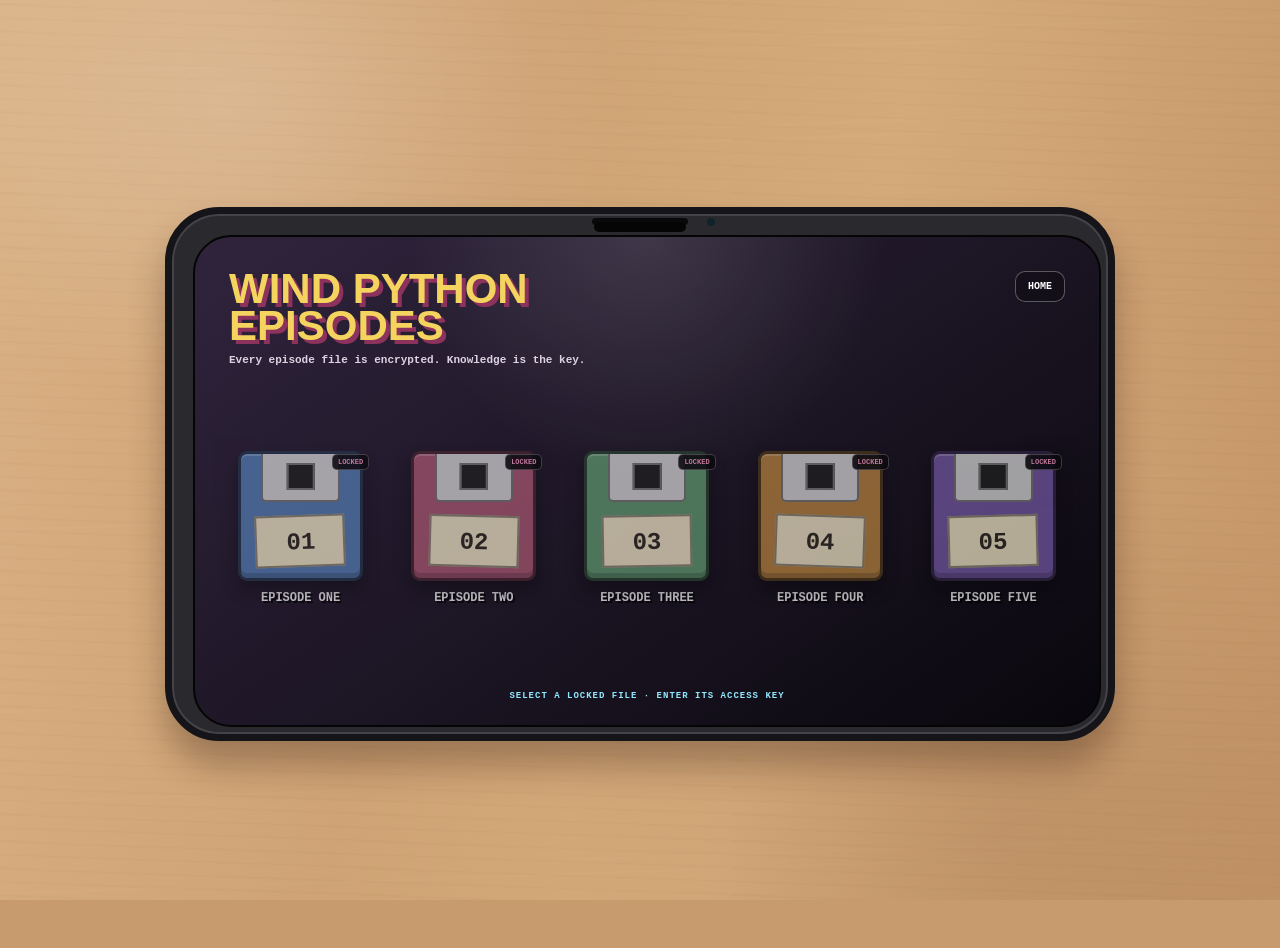
==== commit ec98c800: "Add files via upload" ====
--- a/episodes.html
+++ b/episodes.html
@@ -144,8 +144,8 @@
 .episode-runtime{position:absolute;inset:0;z-index:80;display:none;padding:22px;background:linear-gradient(145deg,#1b1721,#08070b 75%);overflow:hidden}
 .episode-runtime.active{display:grid}
 .runtime-panel{width:100%;height:100%;min-height:0;display:grid;grid-template-rows:auto 1fr auto;gap:12px;border:2px solid rgba(130,231,255,.25);border-radius:18px;padding:16px;background:#0b0e12;box-shadow:inset 0 0 40px rgba(0,0,0,.8);overflow:hidden}
-.runtime-header,.runtime-footer{display:flex;align-items:center;justify-content:space-between;gap:14px;color:#91e7ff;font:900 10px "Courier New",monospace;letter-spacing:1px}
-.runtime-back{border:1px solid rgba(255,255,255,.3);border-radius:8px;padding:7px 10px;background:#17131b;color:#fff;font:900 9px "Courier New",monospace;cursor:none}
+.runtime-header,.runtime-footer{position:relative;z-index:30;display:flex;align-items:center;justify-content:space-between;gap:14px;color:#91e7ff;font:900 10px "Courier New",monospace;letter-spacing:1px}
+.runtime-back{position:relative;z-index:50;min-width:190px;border:1px solid rgba(255,255,255,.3);border-radius:8px;padding:12px 16px;background:#17131b;color:#fff;font:900 9px "Courier New",monospace;cursor:none}
 .runtime-stage{position:relative;min-height:0;display:grid;place-items:center;overflow:hidden;border:2px solid rgba(255,255,255,.13);border-radius:13px;background:#020304}
 .file-loader{width:min(520px,88%);display:grid;gap:16px;color:#d7f8ff;font:900 12px "Courier New",monospace}
 .loader-title{color:#f5d76e;font-size:clamp(18px,3vw,28px);letter-spacing:2px}
@@ -156,11 +156,131 @@
 .crt-flash{position:absolute;inset:0;z-index:5;pointer-events:none;opacity:0;background:#fff}
 .crt-flash.go{animation:crtFlash .55s steps(3,end)}
 @keyframes crtFlash{0%{opacity:0;transform:scaleY(1)}15%{opacity:.95;transform:scaleY(.03)}35%{opacity:.18;transform:scaleY(1)}58%{opacity:.65;transform:scaleY(.08)}100%{opacity:0;transform:scaleY(1)}}
-.youtube-shell{position:absolute;inset:0;display:none;background:#000}.youtube-shell.active{display:block}
+.youtube-shell{position:absolute;inset:0;z-index:10;display:none;background:#000}.youtube-shell.active{display:block}
 .youtube-shell iframe{width:100%;height:100%;border:0;display:block}
 .locked-episode{position:relative;opacity:.62}.locked-episode::after{content:"LOCKED";position:absolute;right:3px;top:3px;padding:3px 5px;border:1px solid rgba(255,255,255,.25);border-radius:5px;background:rgba(8,7,11,.82);color:#ff9ec8;font:900 7px "Courier New",monospace}
 
 </style>
+
+<style id="episodePasswordUnlockStyles">
+  .episode-app{position:relative;opacity:.72}
+  .episode-app::after{
+    content:"LOCKED";
+    position:absolute;right:3px;top:3px;padding:3px 5px;
+    border:1px solid rgba(255,255,255,.28);border-radius:5px;
+    background:rgba(8,7,11,.9);color:#ff9ec8;
+    font:900 7px "Courier New",monospace
+  }
+  .password-gate{
+    position:absolute;inset:0;z-index:110;display:grid;place-items:center;
+    padding:22px;background:rgba(4,4,7,.9)
+  }
+  .password-gate.hidden{display:none}
+  .password-terminal{
+    width:min(540px,92%);padding:22px;border:2px solid #92e8ff;border-radius:16px;
+    background:#090b10;box-shadow:inset 0 0 34px rgba(0,0,0,.9),0 0 28px rgba(146,232,255,.18);
+    color:#fff;text-align:left;font-family:"Courier New",monospace
+  }
+  .password-terminal .terminal-kicker{color:#92e8ff;font-weight:900;letter-spacing:2px;font-size:12px}
+  .password-terminal h2{margin:8px 0 4px;font-size:clamp(24px,4vw,42px)}
+  .password-terminal .status{color:#ff9ec8;font-weight:900;letter-spacing:1px}
+  .password-terminal p{margin:18px 0 6px}
+  .password-terminal input{
+    width:100%;margin:6px auto 9px;padding:13px 14px;
+    border:2px solid #ffe46b;border-radius:8px;background:#030304;color:#ffe46b;
+    text-transform:uppercase;font:900 clamp(18px,3vw,28px) "Courier New",monospace;
+    outline:none;cursor:text
+  }
+  .password-actions{display:flex;gap:10px;flex-wrap:wrap;margin-top:8px}
+  .password-actions button{
+    padding:10px 15px;border:2px solid #fff;border-radius:8px;
+    background:#ef5f9a;color:white;font:900 12px "Courier New",monospace;cursor:none
+  }
+  .password-actions .cancel{background:#25232a}
+  #passwordMessage{min-height:46px;margin-top:12px;color:#ff9ec8;font-weight:900;white-space:pre-line}
+  #passwordMessage.success{color:#83ffae}
+</style>
+
+
+<style id="episodeUnlockV74Polish">
+  .password-terminal{
+    position:relative;
+    overflow:hidden;
+  }
+
+  .password-terminal::before{
+    content:"";
+    position:absolute;
+    inset:0;
+    pointer-events:none;
+    opacity:.16;
+    background:
+      repeating-linear-gradient(
+        to bottom,
+        transparent 0,
+        transparent 3px,
+        rgba(255,255,255,.08) 4px
+      );
+  }
+
+  .password-terminal::after{
+    content:"";
+    position:absolute;
+    inset:-30%;
+    pointer-events:none;
+    background:linear-gradient(
+      90deg,
+      transparent 0 46%,
+      rgba(146,232,255,.08) 50%,
+      transparent 54% 100%
+    );
+    animation:terminalSweep 5s linear infinite;
+  }
+
+  @keyframes terminalSweep{
+    from{transform:translateX(-35%)}
+    to{transform:translateX(35%)}
+  }
+
+  #episodePasswordInput{
+    caret-color:#92e8ff;
+  }
+
+  #episodePasswordInput:focus{
+    box-shadow:0 0 0 2px rgba(146,232,255,.22),0 0 18px rgba(146,232,255,.18);
+  }
+
+  .runtime-local-note{
+    position:absolute;
+    inset:0;
+    z-index:18;
+    display:none;
+    place-items:center;
+    padding:24px;
+    background:#050505;
+    color:#fff;
+    text-align:center;
+    font:900 14px "Courier New",monospace;
+  }
+
+  .runtime-local-note.active{display:grid}
+
+  .runtime-local-note div{
+    width:min(500px,90%);
+    padding:20px;
+    border:2px solid #92e8ff;
+    border-radius:14px;
+    background:#0b0e12;
+  }
+
+  .runtime-local-note strong{
+    display:block;
+    margin-bottom:10px;
+    color:#ff9ec8;
+    font-size:18px;
+  }
+</style>
+
 </head>
 <body>
 <main class="episode-stage">
@@ -169,14 +289,30 @@
 <div class="landscape-screen">
 <div class="desktop">
 <header class="topbar">
-<div><h1>WIND PYTHON<br>EPISODES</h1><p class="subtitle">Tap a floppy disk to load an episode.</p></div>
+<div><h1>WIND PYTHON<br>EPISODES</h1><p class="subtitle">Every episode file is encrypted. Knowledge is the key.</p></div>
 <a class="home" href="index.html">HOME</a>
 </header>
 <div class="apps">
 <button class="episode-app ep1" data-episode="1" data-title="Waiting Room"><span class="floppy"><span class="window"></span><span class="num">01</span></span><span class="label">Episode One</span></button><button class="episode-app ep2" data-episode="2" data-title="Episode Two"><span class="floppy"><span class="window"></span><span class="num">02</span></span><span class="label">Episode Two</span></button><button class="episode-app ep3" data-episode="3" data-title="Episode Three"><span class="floppy"><span class="window"></span><span class="num">03</span></span><span class="label">Episode Three</span></button><button class="episode-app ep4" data-episode="4" data-title="Episode Four"><span class="floppy"><span class="window"></span><span class="num">04</span></span><span class="label">Episode Four</span></button><button class="episode-app ep5" data-episode="5" data-title="Episode Five"><span class="floppy"><span class="window"></span><span class="num">05</span></span><span class="label">Episode Five</span></button>
 </div>
-<div class="hint">SINGLE CLICK TO WATCH</div>
+<div class="hint">SELECT A LOCKED FILE · ENTER ITS ACCESS KEY</div>
 </div>
+
+<div id="episodePasswordGate" class="password-gate hidden" aria-hidden="true">
+  <form id="episodePasswordForm" class="password-terminal">
+    <div class="terminal-kicker">BAZINGAOS // ENCRYPTED ARCHIVE TERMINAL</div>
+    <h2 id="passwordEpisodeTitle">EPISODE FILE 01</h2>
+    <div class="status">STATUS: LOCKED</div>
+    <p>ENTER ACCESS KEY</p>
+    <input id="episodePasswordInput" type="text" autocomplete="off" spellcheck="false" aria-label="Episode access key">
+    <div class="password-actions">
+      <button type="submit">UNLOCK</button>
+      <button id="passwordCancel" class="cancel" type="button">CANCEL</button>
+    </div>
+    <div id="passwordMessage" aria-live="polite"></div>
+  </form>
+</div>
+
 <section class="viewer hidden" id="viewer">
 <div class="viewer-top"><div class="viewer-title" id="viewerTitle">EPISODE</div><button class="close" id="close">CLOSE</button></div>
 <div class="video" id="video"></div>
@@ -187,42 +323,285 @@
 </main>
 <script src="script.js"></script>
 <script src="cursor.js"></script>
-<script>
-const viewer=document.getElementById("viewer");
-const title=document.getElementById("viewerTitle");
-const video=document.getElementById("video");
-document.querySelectorAll(".episode-app").forEach(app=>app.addEventListener("click",()=>{
- const n=app.dataset.episode,t=app.dataset.title;
- title.textContent=t.toUpperCase();
- video.innerHTML=`<div class="placeholder"><span class="big-num">${String(n).padStart(2,"0")}</span><span class="ep-title">${t.toUpperCase()}</span><span class="coming">VIDEO PLACEHOLDER · COMING SOON</span></div>`;
- viewer.classList.remove("hidden");
-}));
-document.getElementById("close").addEventListener("click",()=>{viewer.classList.add("hidden");video.innerHTML=""});
-</script>
+
 
 <div id="episodeRuntime" class="episode-runtime" aria-hidden="true">
   <div class="runtime-panel">
-    <div class="runtime-header"><span>BAZINGAOS // EPISODE ARCHIVE</span><button id="runtimeBack" class="runtime-back">BACK TO EPISODES</button></div>
+    <div class="runtime-header"><span>BAZINGAOS // EPISODE ARCHIVE</span><button id="runtimeBack" class="runtime-back">◄ BACK TO EPISODES</button></div>
     <div class="runtime-stage">
       <div id="fileLoader" class="file-loader">
-        <div class="loader-title">FILE FOUND</div>
-        <div class="loader-file">WAITING_ROOM.VID</div>
+        <div id="loaderTitle" class="loader-title">FILE FOUND</div>
+        <div id="loaderFile" class="loader-file">A:\\EPISODE01.DAT</div>
         <div id="loaderStatus" class="loader-status">Preparing file...</div>
         <div class="loader-track"><div id="loaderFill" class="loader-fill"></div></div>
         <div id="loaderPercent" class="loader-percent">0%</div>
       </div>
       <div id="crtFlash" class="crt-flash"></div>
+      
+      <div id="runtimeLocalNote" class="runtime-local-note">
+        <div>
+          <strong>VIDEO STREAM BLOCKED</strong>
+          This episode may not load when the website is opened directly as a local file.
+          Upload the build to GitHub Pages or run it through a local web server.
+        </div>
+      </div>
+
+      <div id="runtimePlaceholder" class="runtime-local-note">
+        <div>
+          <strong id="placeholderTitle">EPISODE FILE READY</strong>
+          <span id="placeholderText">VIDEO PLACEHOLDER · COMING SOON</span>
+        </div>
+      </div>
       <div id="youtubeShell" class="youtube-shell">
         <iframe id="waitingRoomFrame" title="Wind Python - Waiting Room" src="" allow="autoplay; encrypted-media; picture-in-picture; fullscreen" allowfullscreen></iframe>
       </div>
     </div>
-    <div class="runtime-footer"><span>EPISODE 01</span><span>REMOTE VIDEO STREAM</span></div>
+    <div class="runtime-footer"><span id="runtimeEpisodeLabel">EPISODE 01</span><span id="runtimeSourceLabel">REMOTE VIDEO STREAM</span></div>
   </div>
 </div>
 
 
-<script>
-document.addEventListener("DOMContentLoaded",()=>{const r=document.getElementById("episodeRuntime"),b=document.getElementById("runtimeBack"),l=document.getElementById("fileLoader"),f=document.getElementById("loaderFill"),p=document.getElementById("loaderPercent"),s=document.getElementById("loaderStatus"),c=document.getElementById("crtFlash"),y=document.getElementById("youtubeShell"),i=document.getElementById("waitingRoomFrame");const q=[...document.querySelectorAll(".episode,.episode-icon,.floppy-app,[data-episode],button")].filter(e=>/waiting room|episode/i.test(e.textContent||""));const w=q.find(e=>/waiting room/i.test(e.textContent||""))||q[0];q.filter(e=>e!==w).forEach(e=>{e.classList.add("locked-episode");e.addEventListener("click",n=>{n.preventDefault();n.stopPropagation()},true)});let t=null,x=0;const a=[[12,"Locating episode file..."],[29,"Reading floppy index..."],[47,"Verifying WAITING_ROOM.VID..."],[68,"Connecting to remote archive..."],[86,"Buffering strange little film..."],[100,"Opening episode..."]];function z(){clearInterval(t);x=0;l.style.display="grid";y.classList.remove("active");c.classList.remove("go");f.style.width="0%";p.textContent="0%";s.textContent="Preparing file...";i.src=""}function h(){z();r.classList.remove("active");r.setAttribute("aria-hidden","true")}function o(){z();r.classList.add("active");r.setAttribute("aria-hidden","false");t=setInterval(()=>{const d=a[x];f.style.width=d[0]+"%";p.textContent=d[0]+"%";s.textContent=d[1];x++;if(x>=a.length){clearInterval(t);setTimeout(()=>{c.classList.add("go");setTimeout(()=>{l.style.display="none";y.classList.add("active");i.src="https://www.youtube-nocookie.com/embed/Sq9yKgY1V_w?autoplay=1&rel=0&modestbranding=1&playsinline=1"},420)},340)}},360)}if(w)w.addEventListener("click",e=>{e.preventDefault();e.stopPropagation();o()},true);b.addEventListener("click",h);document.addEventListener("keydown",e=>{if(e.key==="Escape"&&r.classList.contains("active"))h()})});
+<script id="episodeAccessController">
+document.addEventListener("DOMContentLoaded",()=>{
+  const EPISODES = {
+    "1": {
+      code: "GINGER PUBES",
+      title: "WAITING ROOM",
+      file: "A:\\EPISODE01.DAT",
+      video: "https://www.youtube-nocookie.com/embed/Sq9yKgY1V_w?autoplay=1&rel=0&modestbranding=1&playsinline=1"
+    },
+    "2": {
+      code: "FARTMOUTH",
+      title: "EPISODE TWO",
+      file: "A:\\EPISODE02.DAT",
+      video: ""
+    },
+    "3": { code: "", title: "EPISODE THREE", file: "A:\\EPISODE03.DAT", video: "" },
+    "4": { code: "", title: "EPISODE FOUR", file: "A:\\EPISODE04.DAT", video: "" },
+    "5": { code: "", title: "EPISODE FIVE", file: "A:\\EPISODE05.DAT", video: "" }
+  };
+
+  // In-memory only. Reloading, leaving, or closing the page locks everything again.
+  const unlockedThisVisit = new Set();
+
+  const apps = [...document.querySelectorAll(".episode-app")];
+  const gate = document.getElementById("episodePasswordGate");
+  const form = document.getElementById("episodePasswordForm");
+  const input = document.getElementById("episodePasswordInput");
+  const cancel = document.getElementById("passwordCancel");
+  const message = document.getElementById("passwordMessage");
+  const passwordEpisodeTitle = document.getElementById("passwordEpisodeTitle");
+
+  const runtime = document.getElementById("episodeRuntime");
+  const runtimeBack = document.getElementById("runtimeBack");
+  const loader = document.getElementById("fileLoader");
+  const loaderTitle = document.getElementById("loaderTitle");
+  const loaderFile = document.getElementById("loaderFile");
+  const loaderFill = document.getElementById("loaderFill");
+  const loaderPercent = document.getElementById("loaderPercent");
+  const loaderStatus = document.getElementById("loaderStatus");
+  const crtFlash = document.getElementById("crtFlash");
+  const youtubeShell = document.getElementById("youtubeShell");
+  const frame = document.getElementById("waitingRoomFrame");
+  const localNote = document.getElementById("runtimeLocalNote");
+  const runtimePlaceholder = document.getElementById("runtimePlaceholder");
+  const placeholderTitle = document.getElementById("placeholderTitle");
+  const placeholderText = document.getElementById("placeholderText");
+  const runtimeEpisodeLabel = document.getElementById("runtimeEpisodeLabel");
+  const runtimeSourceLabel = document.getElementById("runtimeSourceLabel");
+
+  let selectedEpisode = "1";
+  let timer = null;
+  let verifyTimer = null;
+
+  function normalize(value){
+    return value.trim().replace(/\s+/g," ").toUpperCase();
+  }
+
+  function episodeNumber(episode){
+    return String(episode).padStart(2,"0");
+  }
+
+  function openGate(episode){
+    selectedEpisode = episode;
+    input.value = "";
+    message.textContent = "";
+    message.className = "";
+    passwordEpisodeTitle.textContent = "ACCESS FILE " + episodeNumber(episode);
+    gate.classList.remove("hidden");
+    gate.setAttribute("aria-hidden","false");
+    setTimeout(()=>input.focus(),60);
+  }
+
+  function closeGate(){
+    clearTimeout(verifyTimer);
+    gate.classList.add("hidden");
+    gate.setAttribute("aria-hidden","true");
+    input.blur();
+  }
+
+  function resetRuntime(){
+    clearInterval(timer);
+    loader.style.display = "grid";
+    loaderTitle.textContent = "FILE FOUND";
+    loaderFill.style.width = "0%";
+    loaderPercent.textContent = "0%";
+    loaderStatus.textContent = "Preparing file...";
+    crtFlash.classList.remove("go");
+    youtubeShell.classList.remove("active");
+    runtimePlaceholder.classList.remove("active");
+    localNote.classList.remove("active");
+    frame.src = "";
+  }
+
+  function closeRuntime(){
+    clearInterval(timer);
+    frame.src = "";
+    crtFlash.classList.add("go");
+    setTimeout(()=>{
+      resetRuntime();
+      runtime.classList.remove("active");
+      runtime.setAttribute("aria-hidden","true");
+    },260);
+  }
+
+  function revealEpisode(episode){
+    const data = EPISODES[episode];
+
+    if(data.video){
+      if(window.location.protocol === "file:"){
+        localNote.classList.add("active");
+      }else{
+        youtubeShell.classList.add("active");
+        frame.src = data.video;
+      }
+    }else{
+      placeholderTitle.textContent = data.title;
+      placeholderText.textContent = "ACCESS GRANTED · VIDEO FILE COMING SOON";
+      runtimePlaceholder.classList.add("active");
+    }
+  }
+
+  function openRuntime(episode){
+    const data = EPISODES[episode];
+    resetRuntime();
+
+    loaderFile.textContent = data.file;
+    runtimeEpisodeLabel.textContent = "EPISODE " + episodeNumber(episode);
+    runtimeSourceLabel.textContent = data.video ? "REMOTE VIDEO STREAM" : "ARCHIVE PLACEHOLDER";
+
+    runtime.classList.add("active");
+    runtime.setAttribute("aria-hidden","false");
+
+    const stages = [
+      [12,"READING FLOPPY INDEX..."],
+      [28,"VERIFYING ACCESS HEADER..."],
+      [46,"MATCH FOUND..."],
+      [64,"MOUNTING FLOPPY..."],
+      [82,"READING " + data.file + "..."],
+      [100,"OPENING EPISODE FILE..."]
+    ];
+
+    let step = 0;
+    timer = setInterval(()=>{
+      const stage = stages[step];
+      loaderFill.style.width = stage[0] + "%";
+      loaderPercent.textContent = stage[0] + "%";
+      loaderStatus.textContent = stage[1];
+      step++;
+
+      if(step >= stages.length){
+        clearInterval(timer);
+        setTimeout(()=>{
+          crtFlash.classList.add("go");
+          setTimeout(()=>{
+            loader.style.display = "none";
+            revealEpisode(episode);
+          },420);
+        },300);
+      }
+    },360);
+  }
+
+  apps.forEach(app=>{
+    app.classList.add("is-locked");
+
+    app.addEventListener("click",event=>{
+      event.preventDefault();
+      event.stopImmediatePropagation();
+
+      const episode = app.dataset.episode;
+
+      if(unlockedThisVisit.has(episode)){
+        openRuntime(episode);
+      }else{
+        openGate(episode);
+      }
+    },true);
+  });
+
+  form.addEventListener("submit",event=>{
+    event.preventDefault();
+
+    const data = EPISODES[selectedEpisode];
+    const entered = normalize(input.value);
+    const required = normalize(data.code);
+
+    if(!required){
+      message.textContent =
+        "ACCESS DENIED\nNO VALID KEY HAS BEEN ISSUED FOR THIS FILE";
+      message.className = "";
+      input.select();
+      return;
+    }
+
+    if(entered !== required){
+      message.textContent =
+        "ACCESS DENIED\nUNKNOWN ACCESS KEY";
+      message.className = "";
+      input.select();
+      return;
+    }
+
+    input.disabled = true;
+    message.className = "success";
+    message.textContent = "VERIFYING...";
+
+    verifyTimer = setTimeout(()=>{
+      message.textContent = "MATCH FOUND";
+      verifyTimer = setTimeout(()=>{
+        message.textContent =
+          "ACCESS GRANTED\nMOUNTING FLOPPY...";
+        unlockedThisVisit.add(selectedEpisode);
+
+        verifyTimer = setTimeout(()=>{
+          input.disabled = false;
+          const episodeToOpen = selectedEpisode;
+          closeGate();
+          openRuntime(episodeToOpen);
+        },650);
+      },500);
+    },500);
+  });
+
+  cancel.addEventListener("click",()=>{
+    input.disabled = false;
+    closeGate();
+  });
+
+  runtimeBack.addEventListener("click",closeRuntime);
+
+  document.addEventListener("keydown",event=>{
+    if(event.key !== "Escape") return;
+
+    if(!gate.classList.contains("hidden")){
+      input.disabled = false;
+      closeGate();
+    }else if(runtime.classList.contains("active")){
+      closeRuntime();
+    }
+  });
+});
 </script>
 
 </body>
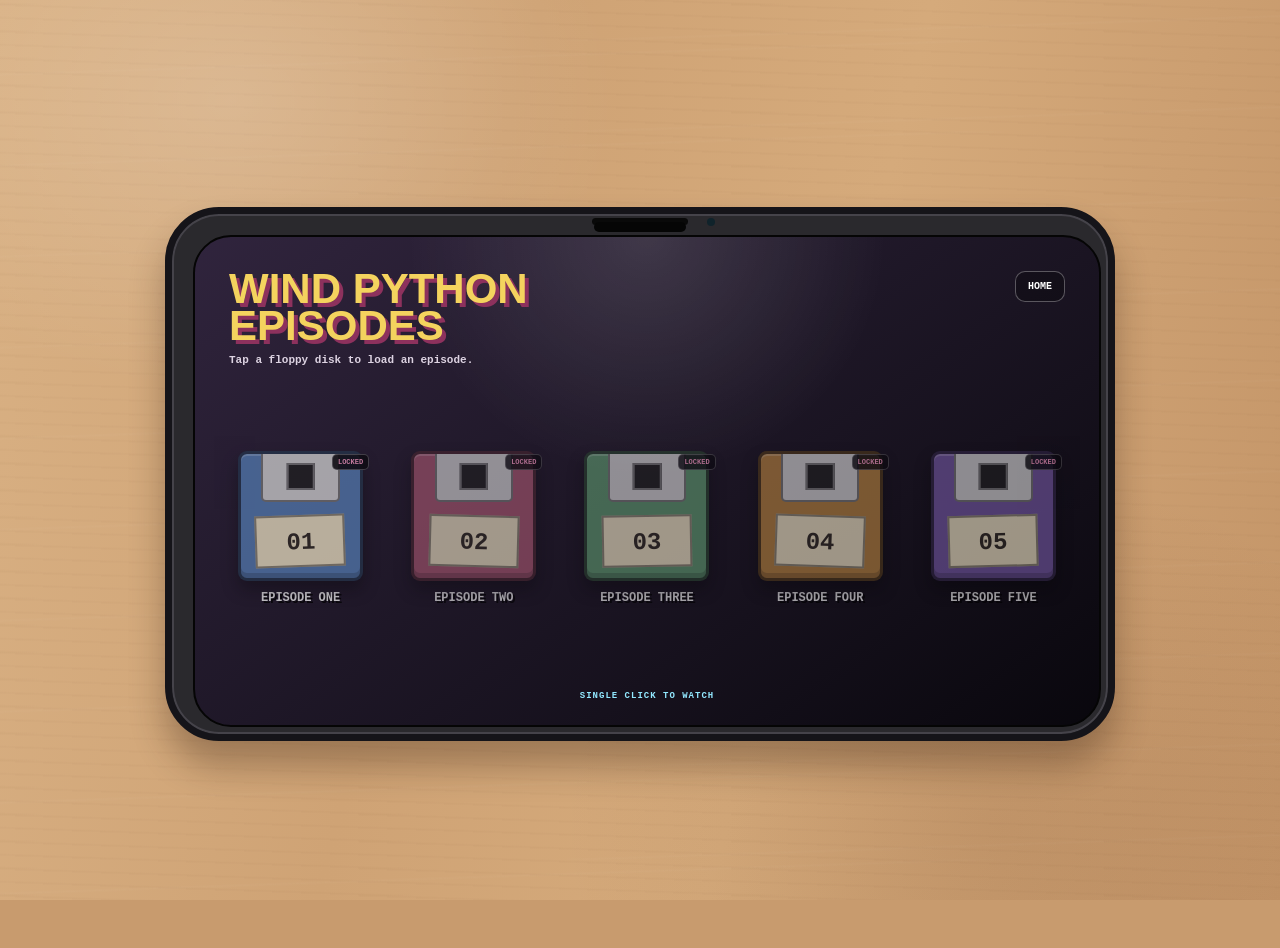
==== commit cfe669c4: "Add files via upload" ====
--- a/episodes.html
+++ b/episodes.html
@@ -163,41 +163,45 @@
 </style>
 
 <style id="episodePasswordUnlockStyles">
-  .episode-app{position:relative;opacity:.72}
-  .episode-app::after{
-    content:"LOCKED";
-    position:absolute;right:3px;top:3px;padding:3px 5px;
+  .ep1.is-locked{position:relative;opacity:.72}
+  .ep1.is-locked::after{
+    content:"LOCKED";position:absolute;right:3px;top:3px;padding:3px 5px;
     border:1px solid rgba(255,255,255,.28);border-radius:5px;
     background:rgba(8,7,11,.9);color:#ff9ec8;
     font:900 7px "Courier New",monospace
   }
+  .ep1.is-unlocked::after{
+    content:"UNLOCKED";position:absolute;right:3px;top:3px;padding:3px 5px;
+    border:1px solid rgba(255,255,255,.28);border-radius:5px;
+    background:rgba(8,30,18,.92);color:#83ffae;
+    font:900 7px "Courier New",monospace
+  }
   .password-gate{
     position:absolute;inset:0;z-index:110;display:grid;place-items:center;
     padding:22px;background:rgba(4,4,7,.9)
   }
   .password-gate.hidden{display:none}
   .password-terminal{
-    width:min(540px,92%);padding:22px;border:2px solid #92e8ff;border-radius:16px;
+    width:min(520px,90%);padding:22px;border:2px solid #92e8ff;border-radius:16px;
     background:#090b10;box-shadow:inset 0 0 34px rgba(0,0,0,.9),0 0 28px rgba(146,232,255,.18);
-    color:#fff;text-align:left;font-family:"Courier New",monospace
+    color:#fff;text-align:center;font-family:"Courier New",monospace
   }
   .password-terminal .terminal-kicker{color:#92e8ff;font-weight:900;letter-spacing:2px;font-size:12px}
   .password-terminal h2{margin:8px 0 4px;font-size:clamp(24px,4vw,42px)}
   .password-terminal .status{color:#ff9ec8;font-weight:900;letter-spacing:1px}
-  .password-terminal p{margin:18px 0 6px}
   .password-terminal input{
-    width:100%;margin:6px auto 9px;padding:13px 14px;
+    width:min(390px,100%);margin:15px auto 9px;padding:13px 14px;
     border:2px solid #ffe46b;border-radius:8px;background:#030304;color:#ffe46b;
-    text-transform:uppercase;font:900 clamp(18px,3vw,28px) "Courier New",monospace;
+    text-align:center;text-transform:uppercase;font:900 clamp(18px,3vw,28px) "Courier New",monospace;
     outline:none;cursor:text
   }
-  .password-actions{display:flex;gap:10px;flex-wrap:wrap;margin-top:8px}
+  .password-actions{display:flex;justify-content:center;gap:10px;flex-wrap:wrap;margin-top:8px}
   .password-actions button{
     padding:10px 15px;border:2px solid #fff;border-radius:8px;
     background:#ef5f9a;color:white;font:900 12px "Courier New",monospace;cursor:none
   }
   .password-actions .cancel{background:#25232a}
-  #passwordMessage{min-height:46px;margin-top:12px;color:#ff9ec8;font-weight:900;white-space:pre-line}
+  #passwordMessage{min-height:22px;margin-top:10px;color:#ff9ec8;font-weight:900}
   #passwordMessage.success{color:#83ffae}
 </style>
 
@@ -289,22 +293,22 @@
 <div class="landscape-screen">
 <div class="desktop">
 <header class="topbar">
-<div><h1>WIND PYTHON<br>EPISODES</h1><p class="subtitle">Every episode file is encrypted. Knowledge is the key.</p></div>
+<div><h1>WIND PYTHON<br>EPISODES</h1><p class="subtitle">Tap a floppy disk to load an episode.</p></div>
 <a class="home" href="index.html">HOME</a>
 </header>
 <div class="apps">
 <button class="episode-app ep1" data-episode="1" data-title="Waiting Room"><span class="floppy"><span class="window"></span><span class="num">01</span></span><span class="label">Episode One</span></button><button class="episode-app ep2" data-episode="2" data-title="Episode Two"><span class="floppy"><span class="window"></span><span class="num">02</span></span><span class="label">Episode Two</span></button><button class="episode-app ep3" data-episode="3" data-title="Episode Three"><span class="floppy"><span class="window"></span><span class="num">03</span></span><span class="label">Episode Three</span></button><button class="episode-app ep4" data-episode="4" data-title="Episode Four"><span class="floppy"><span class="window"></span><span class="num">04</span></span><span class="label">Episode Four</span></button><button class="episode-app ep5" data-episode="5" data-title="Episode Five"><span class="floppy"><span class="window"></span><span class="num">05</span></span><span class="label">Episode Five</span></button>
 </div>
-<div class="hint">SELECT A LOCKED FILE · ENTER ITS ACCESS KEY</div>
+<div class="hint">SINGLE CLICK TO WATCH</div>
 </div>
 
 <div id="episodePasswordGate" class="password-gate hidden" aria-hidden="true">
   <form id="episodePasswordForm" class="password-terminal">
-    <div class="terminal-kicker">BAZINGAOS // ENCRYPTED ARCHIVE TERMINAL</div>
-    <h2 id="passwordEpisodeTitle">EPISODE FILE 01</h2>
+    <div class="terminal-kicker">BAZINGAOS SECURITY</div>
+    <h2>EPISODE FILE 01</h2>
     <div class="status">STATUS: LOCKED</div>
     <p>ENTER ACCESS KEY</p>
-    <input id="episodePasswordInput" type="text" autocomplete="off" spellcheck="false" aria-label="Episode access key">
+    <input id="episodePasswordInput" type="text" autocomplete="off" spellcheck="false" aria-label="Episode one access key">
     <div class="password-actions">
       <button type="submit">UNLOCK</button>
       <button id="passwordCancel" class="cancel" type="button">CANCEL</button>
@@ -323,15 +327,27 @@
 </main>
 <script src="script.js"></script>
 <script src="cursor.js"></script>
-
+<script>
+  // SESSION-ONLY EPISODE UNLOCK: closing the site/app locks Episode 1 again.
+const viewer=document.getElementById("viewer");
+const title=document.getElementById("viewerTitle");
+const video=document.getElementById("video");
+document.querySelectorAll(".episode-app").forEach(app=>app.addEventListener("click",()=>{
+ const n=app.dataset.episode,t=app.dataset.title;
+ title.textContent=t.toUpperCase();
+ video.innerHTML=`<div class="placeholder"><span class="big-num">${String(n).padStart(2,"0")}</span><span class="ep-title">${t.toUpperCase()}</span><span class="coming">VIDEO PLACEHOLDER · COMING SOON</span></div>`;
+ viewer.classList.remove("hidden");
+}));
+document.getElementById("close").addEventListener("click",()=>{viewer.classList.add("hidden");video.innerHTML=""});
+</script>
 
 <div id="episodeRuntime" class="episode-runtime" aria-hidden="true">
   <div class="runtime-panel">
     <div class="runtime-header"><span>BAZINGAOS // EPISODE ARCHIVE</span><button id="runtimeBack" class="runtime-back">◄ BACK TO EPISODES</button></div>
     <div class="runtime-stage">
       <div id="fileLoader" class="file-loader">
-        <div id="loaderTitle" class="loader-title">FILE FOUND</div>
-        <div id="loaderFile" class="loader-file">A:\\EPISODE01.DAT</div>
+        <div class="loader-title">FILE FOUND</div>
+        <div class="loader-file">WAITING_ROOM.VID</div>
         <div id="loaderStatus" class="loader-status">Preparing file...</div>
         <div class="loader-track"><div id="loaderFill" class="loader-fill"></div></div>
         <div id="loaderPercent" class="loader-percent">0%</div>
@@ -346,95 +362,73 @@
         </div>
       </div>
 
-      <div id="runtimePlaceholder" class="runtime-local-note">
-        <div>
-          <strong id="placeholderTitle">EPISODE FILE READY</strong>
-          <span id="placeholderText">VIDEO PLACEHOLDER · COMING SOON</span>
-        </div>
-      </div>
       <div id="youtubeShell" class="youtube-shell">
         <iframe id="waitingRoomFrame" title="Wind Python - Waiting Room" src="" allow="autoplay; encrypted-media; picture-in-picture; fullscreen" allowfullscreen></iframe>
       </div>
     </div>
-    <div class="runtime-footer"><span id="runtimeEpisodeLabel">EPISODE 01</span><span id="runtimeSourceLabel">REMOTE VIDEO STREAM</span></div>
+    <div class="runtime-footer"><span>EPISODE 01</span><span>REMOTE VIDEO STREAM</span></div>
   </div>
 </div>
 
 
-<script id="episodeAccessController">
+<script id="episodeOneUnlockController">
 document.addEventListener("DOMContentLoaded",()=>{
-  const EPISODES = {
-    "1": {
-      code: "GINGER PUBES",
-      title: "WAITING ROOM",
-      file: "A:\\EPISODE01.DAT",
-      video: "https://www.youtube-nocookie.com/embed/Sq9yKgY1V_w?autoplay=1&rel=0&modestbranding=1&playsinline=1"
-    },
-    "2": {
-      code: "FARTMOUTH",
-      title: "EPISODE TWO",
-      file: "A:\\EPISODE02.DAT",
-      video: ""
-    },
-    "3": { code: "", title: "EPISODE THREE", file: "A:\\EPISODE03.DAT", video: "" },
-    "4": { code: "", title: "EPISODE FOUR", file: "A:\\EPISODE04.DAT", video: "" },
-    "5": { code: "", title: "EPISODE FIVE", file: "A:\\EPISODE05.DAT", video: "" }
-  };
-
-  // In-memory only. Reloading, leaving, or closing the page locks everything again.
-  const unlockedThisVisit = new Set();
-
-  const apps = [...document.querySelectorAll(".episode-app")];
-  const gate = document.getElementById("episodePasswordGate");
-  const form = document.getElementById("episodePasswordForm");
-  const input = document.getElementById("episodePasswordInput");
-  const cancel = document.getElementById("passwordCancel");
-  const message = document.getElementById("passwordMessage");
-  const passwordEpisodeTitle = document.getElementById("passwordEpisodeTitle");
-
-  const runtime = document.getElementById("episodeRuntime");
-  const runtimeBack = document.getElementById("runtimeBack");
-  const loader = document.getElementById("fileLoader");
-  const loaderTitle = document.getElementById("loaderTitle");
-  const loaderFile = document.getElementById("loaderFile");
-  const loaderFill = document.getElementById("loaderFill");
-  const loaderPercent = document.getElementById("loaderPercent");
-  const loaderStatus = document.getElementById("loaderStatus");
-  const crtFlash = document.getElementById("crtFlash");
-  const youtubeShell = document.getElementById("youtubeShell");
-  const frame = document.getElementById("waitingRoomFrame");
-  const localNote = document.getElementById("runtimeLocalNote");
-  const runtimePlaceholder = document.getElementById("runtimePlaceholder");
-  const placeholderTitle = document.getElementById("placeholderTitle");
-  const placeholderText = document.getElementById("placeholderText");
-  const runtimeEpisodeLabel = document.getElementById("runtimeEpisodeLabel");
-  const runtimeSourceLabel = document.getElementById("runtimeSourceLabel");
-
-  let selectedEpisode = "1";
-  let timer = null;
-  let verifyTimer = null;
+  const STORAGE_KEY="windPythonEpisode01Unlocked";
+  const REQUIRED_CODE="GINGER PUBES";
+  const ep1=document.querySelector('[data-episode="1"]');
+  const gate=document.getElementById("episodePasswordGate");
+  const form=document.getElementById("episodePasswordForm");
+  const input=document.getElementById("episodePasswordInput");
+  const cancel=document.getElementById("passwordCancel");
+  const message=document.getElementById("passwordMessage");
+
+  const r=document.getElementById("episodeRuntime");
+  const b=document.getElementById("runtimeBack");
+  const l=document.getElementById("fileLoader");
+  const f=document.getElementById("loaderFill");
+  const p=document.getElementById("loaderPercent");
+  const s=document.getElementById("loaderStatus");
+  const c=document.getElementById("crtFlash");
+  const y=document.getElementById("youtubeShell");
+  const i=document.getElementById("waitingRoomFrame");
+  const localNote=document.getElementById("runtimeLocalNote");
+
+  let timer=null,step=0;
+  const stages=[
+    [12,"Locating episode file..."],
+    [29,"Reading floppy index..."],
+    [47,"Verifying WAITING_ROOM.VID..."],
+    [68,"Connecting to remote archive..."],
+    [86,"Buffering strange little film..."],
+    [100,"Opening episode..."]
+  ];
+
+  function isUnlocked(){
+    try{return sessionStorage.getItem(STORAGE_KEY)==="true"}catch(e){return false}
+  }
+
+  function paintState(){
+    if(!ep1)return;
+    ep1.classList.toggle("is-unlocked",isUnlocked());
+    ep1.classList.toggle("is-locked",!isUnlocked());
+    const label=ep1.querySelector(".label");
+    if(label)label.textContent=isUnlocked()?"Episode One · Play":"Episode One";
+  }
 
   function normalize(value){
     return value.trim().replace(/\s+/g," ").toUpperCase();
   }
 
-  function episodeNumber(episode){
-    return String(episode).padStart(2,"0");
-  }
-
-  function openGate(episode){
-    selectedEpisode = episode;
-    input.value = "";
-    message.textContent = "";
-    message.className = "";
-    passwordEpisodeTitle.textContent = "ACCESS FILE " + episodeNumber(episode);
+  function openGate(){
+    message.textContent="";
+    message.className="";
+    input.value="";
     gate.classList.remove("hidden");
     gate.setAttribute("aria-hidden","false");
-    setTimeout(()=>input.focus(),60);
+    setTimeout(()=>input.focus(),50);
   }
 
   function closeGate(){
-    clearTimeout(verifyTimer);
     gate.classList.add("hidden");
     gate.setAttribute("aria-hidden","true");
     input.blur();
@@ -442,165 +436,105 @@
 
   function resetRuntime(){
     clearInterval(timer);
-    loader.style.display = "grid";
-    loaderTitle.textContent = "FILE FOUND";
-    loaderFill.style.width = "0%";
-    loaderPercent.textContent = "0%";
-    loaderStatus.textContent = "Preparing file...";
-    crtFlash.classList.remove("go");
-    youtubeShell.classList.remove("active");
-    runtimePlaceholder.classList.remove("active");
+    step=0;
+    l.style.display="grid";
+    y.classList.remove("active");
     localNote.classList.remove("active");
-    frame.src = "";
+    c.classList.remove("go");
+    f.style.width="0%";
+    p.textContent="0%";
+    s.textContent="Preparing file...";
+    i.src="";
   }
 
   function closeRuntime(){
     clearInterval(timer);
-    frame.src = "";
-    crtFlash.classList.add("go");
+    i.src="";
+    y.classList.remove("active");
+    localNote.classList.remove("active");
+    c.classList.add("go");
     setTimeout(()=>{
       resetRuntime();
-      runtime.classList.remove("active");
-      runtime.setAttribute("aria-hidden","true");
+      r.classList.remove("active");
+      r.setAttribute("aria-hidden","true");
     },260);
   }
 
-  function revealEpisode(episode){
-    const data = EPISODES[episode];
-
-    if(data.video){
-      if(window.location.protocol === "file:"){
-        localNote.classList.add("active");
-      }else{
-        youtubeShell.classList.add("active");
-        frame.src = data.video;
-      }
-    }else{
-      placeholderTitle.textContent = data.title;
-      placeholderText.textContent = "ACCESS GRANTED · VIDEO FILE COMING SOON";
-      runtimePlaceholder.classList.add("active");
-    }
-  }
-
-  function openRuntime(episode){
-    const data = EPISODES[episode];
+  function openRuntime(){
     resetRuntime();
-
-    loaderFile.textContent = data.file;
-    runtimeEpisodeLabel.textContent = "EPISODE " + episodeNumber(episode);
-    runtimeSourceLabel.textContent = data.video ? "REMOTE VIDEO STREAM" : "ARCHIVE PLACEHOLDER";
-
-    runtime.classList.add("active");
-    runtime.setAttribute("aria-hidden","false");
-
-    const stages = [
-      [12,"READING FLOPPY INDEX..."],
-      [28,"VERIFYING ACCESS HEADER..."],
-      [46,"MATCH FOUND..."],
-      [64,"MOUNTING FLOPPY..."],
-      [82,"READING " + data.file + "..."],
-      [100,"OPENING EPISODE FILE..."]
-    ];
-
-    let step = 0;
-    timer = setInterval(()=>{
-      const stage = stages[step];
-      loaderFill.style.width = stage[0] + "%";
-      loaderPercent.textContent = stage[0] + "%";
-      loaderStatus.textContent = stage[1];
+    r.classList.add("active");
+    r.setAttribute("aria-hidden","false");
+    timer=setInterval(()=>{
+      const stage=stages[step];
+      f.style.width=stage[0]+"%";
+      p.textContent=stage[0]+"%";
+      s.textContent=stage[1];
       step++;
-
-      if(step >= stages.length){
+      if(step>=stages.length){
         clearInterval(timer);
         setTimeout(()=>{
-          crtFlash.classList.add("go");
+          c.classList.add("go");
           setTimeout(()=>{
-            loader.style.display = "none";
-            revealEpisode(episode);
+            l.style.display="none";
+            if(window.location.protocol==="file:"){
+              localNote.classList.add("active");
+            }else{
+              y.classList.add("active");
+              i.src="https://www.youtube-nocookie.com/embed/Sq9yKgY1V_w?autoplay=1&rel=0&modestbranding=1&playsinline=1";
+            }
           },420);
-        },300);
+        },340);
       }
     },360);
   }
 
-  apps.forEach(app=>{
-    app.classList.add("is-locked");
-
+  if(ep1){
+    ep1.addEventListener("click",event=>{
+      event.preventDefault();
+      event.stopImmediatePropagation();
+      if(isUnlocked())openRuntime();
+      else openGate();
+    },true);
+  }
+
+  form.addEventListener("submit",event=>{
+    event.preventDefault();
+    if(normalize(input.value)===REQUIRED_CODE){
+      try{sessionStorage.setItem(STORAGE_KEY,"true")}catch(e){}
+      message.textContent="ACCESS GRANTED · EPISODE 01 UNLOCKED";
+      message.className="success";
+      paintState();
+      setTimeout(()=>{
+        closeGate();
+        openRuntime();
+      },850);
+    }else{
+      message.textContent="ACCESS DENIED · THAT KEY DOESN'T BELONG TO THIS FILE";
+      message.className="";
+      input.select();
+    }
+  });
+
+  cancel.addEventListener("click",closeGate);
+  b.addEventListener("click",closeRuntime);
+
+  document.addEventListener("keydown",event=>{
+    if(event.key==="Escape"){
+      if(!gate.classList.contains("hidden"))closeGate();
+      else if(r.classList.contains("active"))closeRuntime();
+    }
+  });
+
+  // Episodes 02-05 remain visibly locked for future game rewards.
+  document.querySelectorAll('[data-episode="2"],[data-episode="3"],[data-episode="4"],[data-episode="5"]').forEach(app=>{
+    app.classList.add("locked-episode");
     app.addEventListener("click",event=>{
       event.preventDefault();
       event.stopImmediatePropagation();
-
-      const episode = app.dataset.episode;
-
-      if(unlockedThisVisit.has(episode)){
-        openRuntime(episode);
-      }else{
-        openGate(episode);
-      }
     },true);
   });
 
-  form.addEventListener("submit",event=>{
-    event.preventDefault();
-
-    const data = EPISODES[selectedEpisode];
-    const entered = normalize(input.value);
-    const required = normalize(data.code);
-
-    if(!required){
-      message.textContent =
-        "ACCESS DENIED\nNO VALID KEY HAS BEEN ISSUED FOR THIS FILE";
-      message.className = "";
-      input.select();
-      return;
-    }
-
-    if(entered !== required){
-      message.textContent =
-        "ACCESS DENIED\nUNKNOWN ACCESS KEY";
-      message.className = "";
-      input.select();
-      return;
-    }
-
-    input.disabled = true;
-    message.className = "success";
-    message.textContent = "VERIFYING...";
-
-    verifyTimer = setTimeout(()=>{
-      message.textContent = "MATCH FOUND";
-      verifyTimer = setTimeout(()=>{
-        message.textContent =
-          "ACCESS GRANTED\nMOUNTING FLOPPY...";
-        unlockedThisVisit.add(selectedEpisode);
-
-        verifyTimer = setTimeout(()=>{
-          input.disabled = false;
-          const episodeToOpen = selectedEpisode;
-          closeGate();
-          openRuntime(episodeToOpen);
-        },650);
-      },500);
-    },500);
-  });
-
-  cancel.addEventListener("click",()=>{
-    input.disabled = false;
-    closeGate();
-  });
-
-  runtimeBack.addEventListener("click",closeRuntime);
-
-  document.addEventListener("keydown",event=>{
-    if(event.key !== "Escape") return;
-
-    if(!gate.classList.contains("hidden")){
-      input.disabled = false;
-      closeGate();
-    }else if(runtime.classList.contains("active")){
-      closeRuntime();
-    }
-  });
+  paintState();
 });
 </script>
 
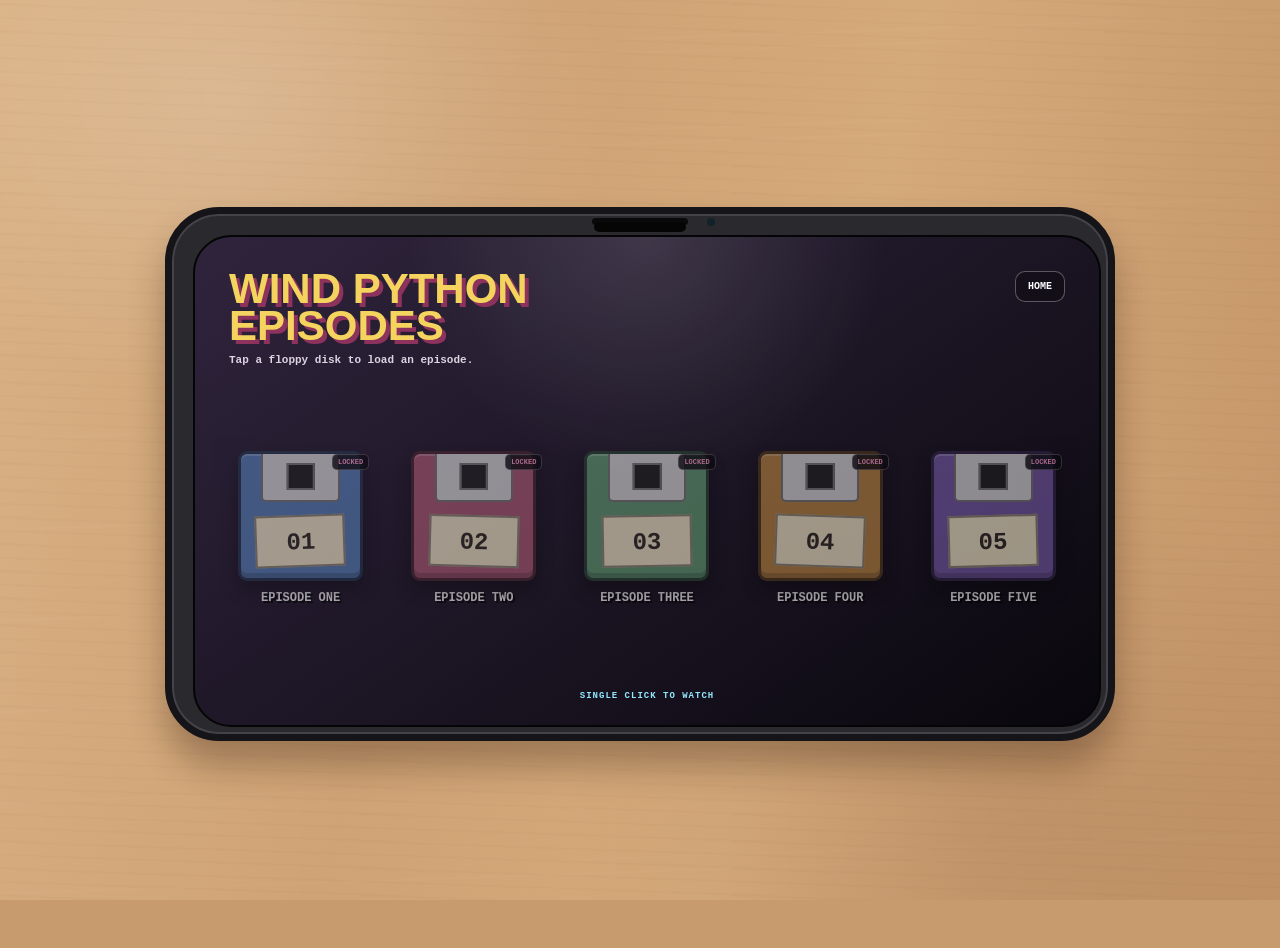
==== commit 9eb9f05a: "Add files via upload" ====
--- a/episodes.html
+++ b/episodes.html
@@ -328,17 +328,11 @@
 <script src="script.js"></script>
 <script src="cursor.js"></script>
 <script>
-  // SESSION-ONLY EPISODE UNLOCK: closing the site/app locks Episode 1 again.
-const viewer=document.getElementById("viewer");
-const title=document.getElementById("viewerTitle");
-const video=document.getElementById("video");
-document.querySelectorAll(".episode-app").forEach(app=>app.addEventListener("click",()=>{
- const n=app.dataset.episode,t=app.dataset.title;
- title.textContent=t.toUpperCase();
- video.innerHTML=`<div class="placeholder"><span class="big-num">${String(n).padStart(2,"0")}</span><span class="ep-title">${t.toUpperCase()}</span><span class="coming">VIDEO PLACEHOLDER · COMING SOON</span></div>`;
- viewer.classList.remove("hidden");
-}));
-document.getElementById("close").addEventListener("click",()=>{viewer.classList.add("hidden");video.innerHTML=""});
+/* Episode floppy clicks are handled by the password controller below. */
+document.getElementById("close").addEventListener("click",()=>{
+  document.getElementById("viewer").classList.add("hidden");
+  document.getElementById("video").innerHTML="";
+});
 </script>
 
 <div id="episodeRuntime" class="episode-runtime" aria-hidden="true">
@@ -371,58 +365,67 @@
 </div>
 
 
-<script id="episodeOneUnlockController">
+<script id="episodePasswordController">
 document.addEventListener("DOMContentLoaded",()=>{
-  const STORAGE_KEY="windPythonEpisode01Unlocked";
-  const REQUIRED_CODE="GINGER PUBES";
-  const ep1=document.querySelector('[data-episode="1"]');
+  const EPISODES={
+    "1":{code:"GINGER PUBES",title:"WAITING ROOM",playable:true},
+    "2":{code:"FARTMOUTH",title:"EPISODE TWO",playable:false},
+    "3":{code:null,title:"EPISODE THREE",playable:false},
+    "4":{code:null,title:"EPISODE FOUR",playable:false},
+    "5":{code:null,title:"EPISODE FIVE",playable:false}
+  };
+
   const gate=document.getElementById("episodePasswordGate");
   const form=document.getElementById("episodePasswordForm");
   const input=document.getElementById("episodePasswordInput");
   const cancel=document.getElementById("passwordCancel");
   const message=document.getElementById("passwordMessage");
-
-  const r=document.getElementById("episodeRuntime");
-  const b=document.getElementById("runtimeBack");
-  const l=document.getElementById("fileLoader");
-  const f=document.getElementById("loaderFill");
-  const p=document.getElementById("loaderPercent");
-  const s=document.getElementById("loaderStatus");
-  const c=document.getElementById("crtFlash");
-  const y=document.getElementById("youtubeShell");
-  const i=document.getElementById("waitingRoomFrame");
+  const gateTitle=gate.querySelector("h2");
+  const gateKicker=gate.querySelector(".terminal-kicker");
+  const status=gate.querySelector(".status");
+
+  const runtime=document.getElementById("episodeRuntime");
+  const runtimeBack=document.getElementById("runtimeBack");
+  const loader=document.getElementById("fileLoader");
+  const loaderFill=document.getElementById("loaderFill");
+  const loaderPercent=document.getElementById("loaderPercent");
+  const loaderStatus=document.getElementById("loaderStatus");
+  const crtFlash=document.getElementById("crtFlash");
+  const youtubeShell=document.getElementById("youtubeShell");
+  const frame=document.getElementById("waitingRoomFrame");
   const localNote=document.getElementById("runtimeLocalNote");
 
-  let timer=null,step=0;
+  const viewer=document.getElementById("viewer");
+  const viewerTitle=document.getElementById("viewerTitle");
+  const video=document.getElementById("video");
+
+  let selectedEpisode="1";
+  let timer=null;
+  let step=0;
+
   const stages=[
     [12,"Locating episode file..."],
     [29,"Reading floppy index..."],
-    [47,"Verifying WAITING_ROOM.VID..."],
-    [68,"Connecting to remote archive..."],
-    [86,"Buffering strange little film..."],
+    [47,"Verifying access key..."],
+    [68,"Mounting floppy..."],
+    [86,"Loading archive..."],
     [100,"Opening episode..."]
   ];
 
-  function isUnlocked(){
-    try{return sessionStorage.getItem(STORAGE_KEY)==="true"}catch(e){return false}
-  }
-
-  function paintState(){
-    if(!ep1)return;
-    ep1.classList.toggle("is-unlocked",isUnlocked());
-    ep1.classList.toggle("is-locked",!isUnlocked());
-    const label=ep1.querySelector(".label");
-    if(label)label.textContent=isUnlocked()?"Episode One · Play":"Episode One";
-  }
-
   function normalize(value){
     return value.trim().replace(/\s+/g," ").toUpperCase();
   }
 
-  function openGate(){
+  function openGate(n){
+    selectedEpisode=n;
+    const ep=EPISODES[n];
     message.textContent="";
     message.className="";
     input.value="";
+    if(gateKicker)gateKicker.textContent="BAZINGAOS // PASSWORD REQUIRED";
+    if(gateTitle)gateTitle.textContent="EPISODE "+String(n).padStart(2,"0");
+    if(status)status.textContent="ENTER ACCESS KEY";
+    input.setAttribute("aria-label","Episode "+n+" access key");
     gate.classList.remove("hidden");
     gate.setAttribute("aria-hidden","false");
     setTimeout(()=>input.focus(),50);
@@ -437,50 +440,50 @@
   function resetRuntime(){
     clearInterval(timer);
     step=0;
-    l.style.display="grid";
-    y.classList.remove("active");
+    loader.style.display="grid";
+    youtubeShell.classList.remove("active");
     localNote.classList.remove("active");
-    c.classList.remove("go");
-    f.style.width="0%";
-    p.textContent="0%";
-    s.textContent="Preparing file...";
-    i.src="";
+    crtFlash.classList.remove("go");
+    loaderFill.style.width="0%";
+    loaderPercent.textContent="0%";
+    loaderStatus.textContent="Preparing file...";
+    frame.src="";
   }
 
   function closeRuntime(){
     clearInterval(timer);
-    i.src="";
-    y.classList.remove("active");
+    frame.src="";
+    youtubeShell.classList.remove("active");
     localNote.classList.remove("active");
-    c.classList.add("go");
+    crtFlash.classList.add("go");
     setTimeout(()=>{
       resetRuntime();
-      r.classList.remove("active");
-      r.setAttribute("aria-hidden","true");
+      runtime.classList.remove("active");
+      runtime.setAttribute("aria-hidden","true");
     },260);
   }
 
-  function openRuntime(){
+  function openEpisodeOne(){
     resetRuntime();
-    r.classList.add("active");
-    r.setAttribute("aria-hidden","false");
+    runtime.classList.add("active");
+    runtime.setAttribute("aria-hidden","false");
     timer=setInterval(()=>{
       const stage=stages[step];
-      f.style.width=stage[0]+"%";
-      p.textContent=stage[0]+"%";
-      s.textContent=stage[1];
+      loaderFill.style.width=stage[0]+"%";
+      loaderPercent.textContent=stage[0]+"%";
+      loaderStatus.textContent=stage[1];
       step++;
       if(step>=stages.length){
         clearInterval(timer);
         setTimeout(()=>{
-          c.classList.add("go");
+          crtFlash.classList.add("go");
           setTimeout(()=>{
-            l.style.display="none";
+            loader.style.display="none";
             if(window.location.protocol==="file:"){
               localNote.classList.add("active");
             }else{
-              y.classList.add("active");
-              i.src="https://www.youtube-nocookie.com/embed/Sq9yKgY1V_w?autoplay=1&rel=0&modestbranding=1&playsinline=1";
+              youtubeShell.classList.add("active");
+              frame.src="https://www.youtube-nocookie.com/embed/Sq9yKgY1V_w?autoplay=1&rel=0&modestbranding=1&playsinline=1";
             }
           },420);
         },340);
@@ -488,26 +491,44 @@
     },360);
   }
 
-  if(ep1){
-    ep1.addEventListener("click",event=>{
+  function openPlaceholder(n){
+    const ep=EPISODES[n];
+    viewerTitle.textContent=ep.title;
+    video.innerHTML=`<div class="placeholder">
+      <span class="big-num">${String(n).padStart(2,"0")}</span>
+      <span class="ep-title">${ep.title}</span>
+      <span class="coming">ACCESS ACCEPTED · VIDEO COMING SOON</span>
+    </div>`;
+    viewer.classList.remove("hidden");
+  }
+
+  document.querySelectorAll(".episode-app").forEach(app=>{
+    app.classList.add("locked-episode");
+    app.addEventListener("click",event=>{
       event.preventDefault();
       event.stopImmediatePropagation();
-      if(isUnlocked())openRuntime();
-      else openGate();
+      openGate(app.dataset.episode);
     },true);
-  }
+  });
 
   form.addEventListener("submit",event=>{
     event.preventDefault();
-    if(normalize(input.value)===REQUIRED_CODE){
-      try{sessionStorage.setItem(STORAGE_KEY,"true")}catch(e){}
-      message.textContent="ACCESS GRANTED · EPISODE 01 UNLOCKED";
+    const ep=EPISODES[selectedEpisode];
+    if(!ep.code){
+      message.textContent="ACCESS DENIED · NO VALID KEY HAS BEEN ISSUED YET";
+      message.className="";
+      input.select();
+      return;
+    }
+
+    if(normalize(input.value)===ep.code){
+      message.textContent="ACCESS GRANTED · MOUNTING EPISODE "+String(selectedEpisode).padStart(2,"0");
       message.className="success";
-      paintState();
       setTimeout(()=>{
         closeGate();
-        openRuntime();
-      },850);
+        if(selectedEpisode==="1")openEpisodeOne();
+        else openPlaceholder(selectedEpisode);
+      },700);
     }else{
       message.textContent="ACCESS DENIED · THAT KEY DOESN'T BELONG TO THIS FILE";
       message.className="";
@@ -516,25 +537,14 @@
   });
 
   cancel.addEventListener("click",closeGate);
-  b.addEventListener("click",closeRuntime);
+  runtimeBack.addEventListener("click",closeRuntime);
 
   document.addEventListener("keydown",event=>{
     if(event.key==="Escape"){
       if(!gate.classList.contains("hidden"))closeGate();
-      else if(r.classList.contains("active"))closeRuntime();
+      else if(runtime.classList.contains("active"))closeRuntime();
     }
   });
-
-  // Episodes 02-05 remain visibly locked for future game rewards.
-  document.querySelectorAll('[data-episode="2"],[data-episode="3"],[data-episode="4"],[data-episode="5"]').forEach(app=>{
-    app.classList.add("locked-episode");
-    app.addEventListener("click",event=>{
-      event.preventDefault();
-      event.stopImmediatePropagation();
-    },true);
-  });
-
-  paintState();
 });
 </script>
 
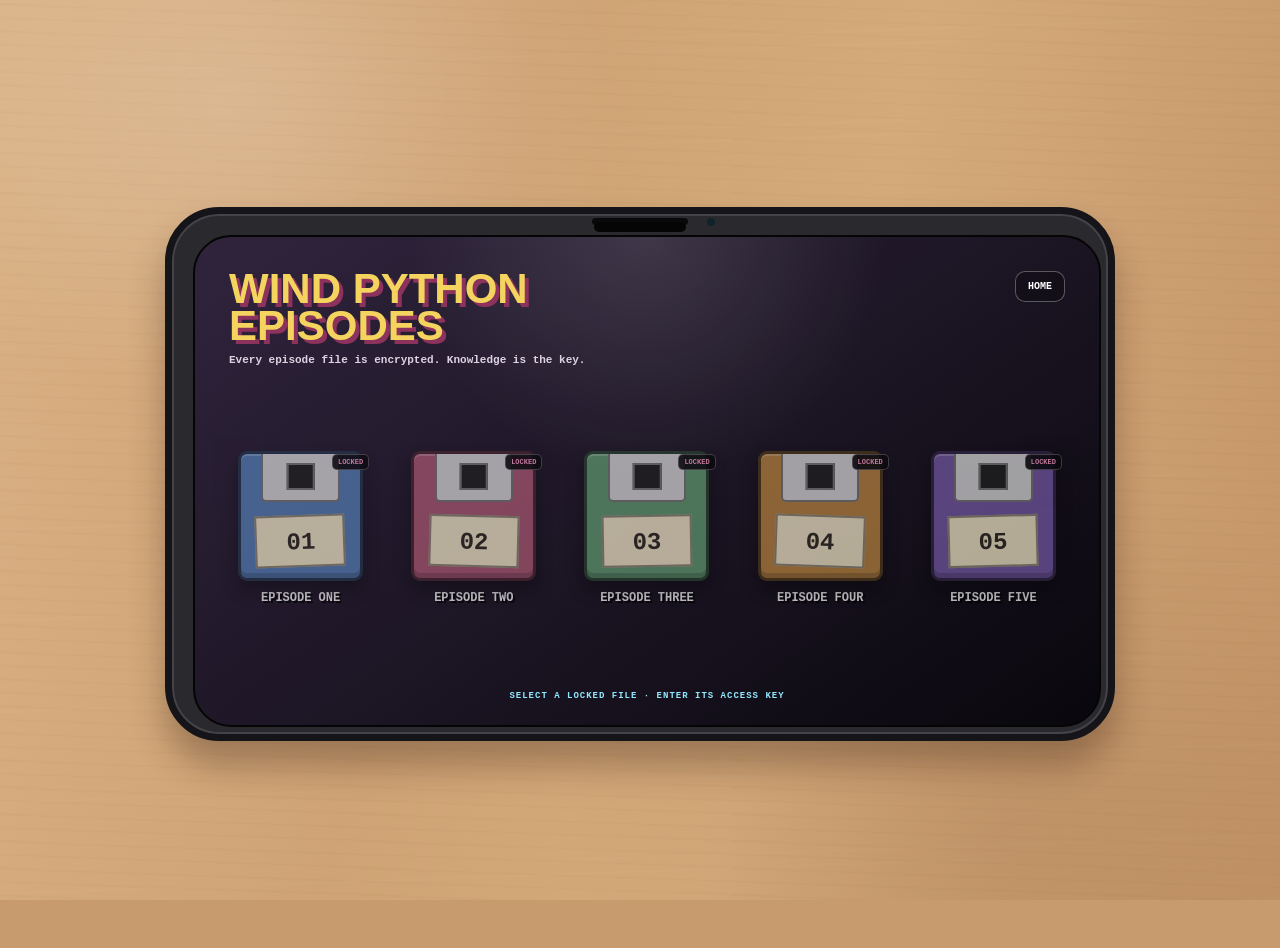
==== commit f8f7ccbd: "Add files via upload" ====
--- a/episodes.html
+++ b/episodes.html
@@ -163,45 +163,41 @@
 </style>
 
 <style id="episodePasswordUnlockStyles">
-  .ep1.is-locked{position:relative;opacity:.72}
-  .ep1.is-locked::after{
-    content:"LOCKED";position:absolute;right:3px;top:3px;padding:3px 5px;
+  .episode-app{position:relative;opacity:.72}
+  .episode-app::after{
+    content:"LOCKED";
+    position:absolute;right:3px;top:3px;padding:3px 5px;
     border:1px solid rgba(255,255,255,.28);border-radius:5px;
     background:rgba(8,7,11,.9);color:#ff9ec8;
     font:900 7px "Courier New",monospace
   }
-  .ep1.is-unlocked::after{
-    content:"UNLOCKED";position:absolute;right:3px;top:3px;padding:3px 5px;
-    border:1px solid rgba(255,255,255,.28);border-radius:5px;
-    background:rgba(8,30,18,.92);color:#83ffae;
-    font:900 7px "Courier New",monospace
-  }
   .password-gate{
     position:absolute;inset:0;z-index:110;display:grid;place-items:center;
     padding:22px;background:rgba(4,4,7,.9)
   }
   .password-gate.hidden{display:none}
   .password-terminal{
-    width:min(520px,90%);padding:22px;border:2px solid #92e8ff;border-radius:16px;
+    width:min(540px,92%);padding:22px;border:2px solid #92e8ff;border-radius:16px;
     background:#090b10;box-shadow:inset 0 0 34px rgba(0,0,0,.9),0 0 28px rgba(146,232,255,.18);
-    color:#fff;text-align:center;font-family:"Courier New",monospace
+    color:#fff;text-align:left;font-family:"Courier New",monospace
   }
   .password-terminal .terminal-kicker{color:#92e8ff;font-weight:900;letter-spacing:2px;font-size:12px}
   .password-terminal h2{margin:8px 0 4px;font-size:clamp(24px,4vw,42px)}
   .password-terminal .status{color:#ff9ec8;font-weight:900;letter-spacing:1px}
+  .password-terminal p{margin:18px 0 6px}
   .password-terminal input{
-    width:min(390px,100%);margin:15px auto 9px;padding:13px 14px;
+    width:100%;margin:6px auto 9px;padding:13px 14px;
     border:2px solid #ffe46b;border-radius:8px;background:#030304;color:#ffe46b;
-    text-align:center;text-transform:uppercase;font:900 clamp(18px,3vw,28px) "Courier New",monospace;
+    text-transform:uppercase;font:900 clamp(18px,3vw,28px) "Courier New",monospace;
     outline:none;cursor:text
   }
-  .password-actions{display:flex;justify-content:center;gap:10px;flex-wrap:wrap;margin-top:8px}
+  .password-actions{display:flex;gap:10px;flex-wrap:wrap;margin-top:8px}
   .password-actions button{
     padding:10px 15px;border:2px solid #fff;border-radius:8px;
     background:#ef5f9a;color:white;font:900 12px "Courier New",monospace;cursor:none
   }
   .password-actions .cancel{background:#25232a}
-  #passwordMessage{min-height:22px;margin-top:10px;color:#ff9ec8;font-weight:900}
+  #passwordMessage{min-height:46px;margin-top:12px;color:#ff9ec8;font-weight:900;white-space:pre-line}
   #passwordMessage.success{color:#83ffae}
 </style>
 
@@ -293,22 +289,22 @@
 <div class="landscape-screen">
 <div class="desktop">
 <header class="topbar">
-<div><h1>WIND PYTHON<br>EPISODES</h1><p class="subtitle">Tap a floppy disk to load an episode.</p></div>
+<div><h1>WIND PYTHON<br>EPISODES</h1><p class="subtitle">Every episode file is encrypted. Knowledge is the key.</p></div>
 <a class="home" href="index.html">HOME</a>
 </header>
 <div class="apps">
 <button class="episode-app ep1" data-episode="1" data-title="Waiting Room"><span class="floppy"><span class="window"></span><span class="num">01</span></span><span class="label">Episode One</span></button><button class="episode-app ep2" data-episode="2" data-title="Episode Two"><span class="floppy"><span class="window"></span><span class="num">02</span></span><span class="label">Episode Two</span></button><button class="episode-app ep3" data-episode="3" data-title="Episode Three"><span class="floppy"><span class="window"></span><span class="num">03</span></span><span class="label">Episode Three</span></button><button class="episode-app ep4" data-episode="4" data-title="Episode Four"><span class="floppy"><span class="window"></span><span class="num">04</span></span><span class="label">Episode Four</span></button><button class="episode-app ep5" data-episode="5" data-title="Episode Five"><span class="floppy"><span class="window"></span><span class="num">05</span></span><span class="label">Episode Five</span></button>
 </div>
-<div class="hint">SINGLE CLICK TO WATCH</div>
+<div class="hint">SELECT A LOCKED FILE · ENTER ITS ACCESS KEY</div>
 </div>
 
 <div id="episodePasswordGate" class="password-gate hidden" aria-hidden="true">
   <form id="episodePasswordForm" class="password-terminal">
-    <div class="terminal-kicker">BAZINGAOS SECURITY</div>
-    <h2>EPISODE FILE 01</h2>
+    <div class="terminal-kicker">BAZINGAOS // ENCRYPTED ARCHIVE TERMINAL</div>
+    <h2 id="passwordEpisodeTitle">EPISODE FILE 01</h2>
     <div class="status">STATUS: LOCKED</div>
     <p>ENTER ACCESS KEY</p>
-    <input id="episodePasswordInput" type="text" autocomplete="off" spellcheck="false" aria-label="Episode one access key">
+    <input id="episodePasswordInput" type="text" autocomplete="off" spellcheck="false" aria-label="Episode access key">
     <div class="password-actions">
       <button type="submit">UNLOCK</button>
       <button id="passwordCancel" class="cancel" type="button">CANCEL</button>
@@ -327,21 +323,15 @@
 </main>
 <script src="script.js"></script>
 <script src="cursor.js"></script>
-<script>
-/* Episode floppy clicks are handled by the password controller below. */
-document.getElementById("close").addEventListener("click",()=>{
-  document.getElementById("viewer").classList.add("hidden");
-  document.getElementById("video").innerHTML="";
-});
-</script>
+
 
 <div id="episodeRuntime" class="episode-runtime" aria-hidden="true">
   <div class="runtime-panel">
     <div class="runtime-header"><span>BAZINGAOS // EPISODE ARCHIVE</span><button id="runtimeBack" class="runtime-back">◄ BACK TO EPISODES</button></div>
     <div class="runtime-stage">
       <div id="fileLoader" class="file-loader">
-        <div class="loader-title">FILE FOUND</div>
-        <div class="loader-file">WAITING_ROOM.VID</div>
+        <div id="loaderTitle" class="loader-title">FILE FOUND</div>
+        <div id="loaderFile" class="loader-file">A:\\EPISODE01.DAT</div>
         <div id="loaderStatus" class="loader-status">Preparing file...</div>
         <div class="loader-track"><div id="loaderFill" class="loader-fill"></div></div>
         <div id="loaderPercent" class="loader-percent">0%</div>
@@ -356,82 +346,95 @@
         </div>
       </div>
 
+      <div id="runtimePlaceholder" class="runtime-local-note">
+        <div>
+          <strong id="placeholderTitle">EPISODE FILE READY</strong>
+          <span id="placeholderText">VIDEO PLACEHOLDER · COMING SOON</span>
+        </div>
+      </div>
       <div id="youtubeShell" class="youtube-shell">
         <iframe id="waitingRoomFrame" title="Wind Python - Waiting Room" src="" allow="autoplay; encrypted-media; picture-in-picture; fullscreen" allowfullscreen></iframe>
       </div>
     </div>
-    <div class="runtime-footer"><span>EPISODE 01</span><span>REMOTE VIDEO STREAM</span></div>
+    <div class="runtime-footer"><span id="runtimeEpisodeLabel">EPISODE 01</span><span id="runtimeSourceLabel">REMOTE VIDEO STREAM</span></div>
   </div>
 </div>
 
 
-<script id="episodePasswordController">
+<script id="episodeAccessController">
 document.addEventListener("DOMContentLoaded",()=>{
-  const EPISODES={
-    "1":{code:"GINGER PUBES",title:"WAITING ROOM",playable:true},
-    "2":{code:"FARTMOUTH",title:"EPISODE TWO",playable:false},
-    "3":{code:null,title:"EPISODE THREE",playable:false},
-    "4":{code:null,title:"EPISODE FOUR",playable:false},
-    "5":{code:null,title:"EPISODE FIVE",playable:false}
+  const EPISODES = {
+    "1": {
+      code: "GINGER PUBES",
+      title: "WAITING ROOM",
+      file: "A:\\EPISODE01.DAT",
+      video: "https://www.youtube-nocookie.com/embed/Sq9yKgY1V_w?autoplay=1&rel=0&modestbranding=1&playsinline=1"
+    },
+    "2": {
+      code: "FART MOUTH",
+      title: "EPISODE TWO",
+      file: "A:\\EPISODE02.DAT",
+      video: ""
+    },
+    "3": { code: "", title: "EPISODE THREE", file: "A:\\EPISODE03.DAT", video: "" },
+    "4": { code: "", title: "EPISODE FOUR", file: "A:\\EPISODE04.DAT", video: "" },
+    "5": { code: "", title: "EPISODE FIVE", file: "A:\\EPISODE05.DAT", video: "" }
   };
 
-  const gate=document.getElementById("episodePasswordGate");
-  const form=document.getElementById("episodePasswordForm");
-  const input=document.getElementById("episodePasswordInput");
-  const cancel=document.getElementById("passwordCancel");
-  const message=document.getElementById("passwordMessage");
-  const gateTitle=gate.querySelector("h2");
-  const gateKicker=gate.querySelector(".terminal-kicker");
-  const status=gate.querySelector(".status");
-
-  const runtime=document.getElementById("episodeRuntime");
-  const runtimeBack=document.getElementById("runtimeBack");
-  const loader=document.getElementById("fileLoader");
-  const loaderFill=document.getElementById("loaderFill");
-  const loaderPercent=document.getElementById("loaderPercent");
-  const loaderStatus=document.getElementById("loaderStatus");
-  const crtFlash=document.getElementById("crtFlash");
-  const youtubeShell=document.getElementById("youtubeShell");
-  const frame=document.getElementById("waitingRoomFrame");
-  const localNote=document.getElementById("runtimeLocalNote");
-
-  const viewer=document.getElementById("viewer");
-  const viewerTitle=document.getElementById("viewerTitle");
-  const video=document.getElementById("video");
-
-  let selectedEpisode="1";
-  let timer=null;
-  let step=0;
-
-  const stages=[
-    [12,"Locating episode file..."],
-    [29,"Reading floppy index..."],
-    [47,"Verifying access key..."],
-    [68,"Mounting floppy..."],
-    [86,"Loading archive..."],
-    [100,"Opening episode..."]
-  ];
+  // In-memory only. Reloading, leaving, or closing the page locks everything again.
+  const unlockedThisVisit = new Set();
+
+  const apps = [...document.querySelectorAll(".episode-app")];
+  const gate = document.getElementById("episodePasswordGate");
+  const form = document.getElementById("episodePasswordForm");
+  const input = document.getElementById("episodePasswordInput");
+  const cancel = document.getElementById("passwordCancel");
+  const message = document.getElementById("passwordMessage");
+  const passwordEpisodeTitle = document.getElementById("passwordEpisodeTitle");
+
+  const runtime = document.getElementById("episodeRuntime");
+  const runtimeBack = document.getElementById("runtimeBack");
+  const loader = document.getElementById("fileLoader");
+  const loaderTitle = document.getElementById("loaderTitle");
+  const loaderFile = document.getElementById("loaderFile");
+  const loaderFill = document.getElementById("loaderFill");
+  const loaderPercent = document.getElementById("loaderPercent");
+  const loaderStatus = document.getElementById("loaderStatus");
+  const crtFlash = document.getElementById("crtFlash");
+  const youtubeShell = document.getElementById("youtubeShell");
+  const frame = document.getElementById("waitingRoomFrame");
+  const localNote = document.getElementById("runtimeLocalNote");
+  const runtimePlaceholder = document.getElementById("runtimePlaceholder");
+  const placeholderTitle = document.getElementById("placeholderTitle");
+  const placeholderText = document.getElementById("placeholderText");
+  const runtimeEpisodeLabel = document.getElementById("runtimeEpisodeLabel");
+  const runtimeSourceLabel = document.getElementById("runtimeSourceLabel");
+
+  let selectedEpisode = "1";
+  let timer = null;
+  let verifyTimer = null;
 
   function normalize(value){
-    return value.trim().replace(/\s+/g," ").toUpperCase();
-  }
-
-  function openGate(n){
-    selectedEpisode=n;
-    const ep=EPISODES[n];
-    message.textContent="";
-    message.className="";
-    input.value="";
-    if(gateKicker)gateKicker.textContent="BAZINGAOS // PASSWORD REQUIRED";
-    if(gateTitle)gateTitle.textContent="EPISODE "+String(n).padStart(2,"0");
-    if(status)status.textContent="ENTER ACCESS KEY";
-    input.setAttribute("aria-label","Episode "+n+" access key");
+    return value.trim().replace(/\s+/g,"").toUpperCase();
+  }
+
+  function episodeNumber(episode){
+    return String(episode).padStart(2,"0");
+  }
+
+  function openGate(episode){
+    selectedEpisode = episode;
+    input.value = "";
+    message.textContent = "";
+    message.className = "";
+    passwordEpisodeTitle.textContent = "ACCESS FILE " + episodeNumber(episode);
     gate.classList.remove("hidden");
     gate.setAttribute("aria-hidden","false");
-    setTimeout(()=>input.focus(),50);
+    setTimeout(()=>input.focus(),60);
   }
 
   function closeGate(){
+    clearTimeout(verifyTimer);
     gate.classList.add("hidden");
     gate.setAttribute("aria-hidden","true");
     input.blur();
@@ -439,22 +442,21 @@
 
   function resetRuntime(){
     clearInterval(timer);
-    step=0;
-    loader.style.display="grid";
+    loader.style.display = "grid";
+    loaderTitle.textContent = "FILE FOUND";
+    loaderFill.style.width = "0%";
+    loaderPercent.textContent = "0%";
+    loaderStatus.textContent = "Preparing file...";
+    crtFlash.classList.remove("go");
     youtubeShell.classList.remove("active");
+    runtimePlaceholder.classList.remove("active");
     localNote.classList.remove("active");
-    crtFlash.classList.remove("go");
-    loaderFill.style.width="0%";
-    loaderPercent.textContent="0%";
-    loaderStatus.textContent="Preparing file...";
-    frame.src="";
+    frame.src = "";
   }
 
   function closeRuntime(){
     clearInterval(timer);
-    frame.src="";
-    youtubeShell.classList.remove("active");
-    localNote.classList.remove("active");
+    frame.src = "";
     crtFlash.classList.add("go");
     setTimeout(()=>{
       resetRuntime();
@@ -463,86 +465,140 @@
     },260);
   }
 
-  function openEpisodeOne(){
+  function revealEpisode(episode){
+    const data = EPISODES[episode];
+
+    if(data.video){
+      if(window.location.protocol === "file:"){
+        localNote.classList.add("active");
+      }else{
+        youtubeShell.classList.add("active");
+        frame.src = data.video;
+      }
+    }else{
+      placeholderTitle.textContent = data.title;
+      placeholderText.textContent = "ACCESS GRANTED · VIDEO FILE COMING SOON";
+      runtimePlaceholder.classList.add("active");
+    }
+  }
+
+  function openRuntime(episode){
+    const data = EPISODES[episode];
     resetRuntime();
+
+    loaderFile.textContent = data.file;
+    runtimeEpisodeLabel.textContent = "EPISODE " + episodeNumber(episode);
+    runtimeSourceLabel.textContent = data.video ? "REMOTE VIDEO STREAM" : "ARCHIVE PLACEHOLDER";
+
     runtime.classList.add("active");
     runtime.setAttribute("aria-hidden","false");
-    timer=setInterval(()=>{
-      const stage=stages[step];
-      loaderFill.style.width=stage[0]+"%";
-      loaderPercent.textContent=stage[0]+"%";
-      loaderStatus.textContent=stage[1];
+
+    const stages = [
+      [12,"READING FLOPPY INDEX..."],
+      [28,"VERIFYING ACCESS HEADER..."],
+      [46,"MATCH FOUND..."],
+      [64,"MOUNTING FLOPPY..."],
+      [82,"READING " + data.file + "..."],
+      [100,"OPENING EPISODE FILE..."]
+    ];
+
+    let step = 0;
+    timer = setInterval(()=>{
+      const stage = stages[step];
+      loaderFill.style.width = stage[0] + "%";
+      loaderPercent.textContent = stage[0] + "%";
+      loaderStatus.textContent = stage[1];
       step++;
-      if(step>=stages.length){
+
+      if(step >= stages.length){
         clearInterval(timer);
         setTimeout(()=>{
           crtFlash.classList.add("go");
           setTimeout(()=>{
-            loader.style.display="none";
-            if(window.location.protocol==="file:"){
-              localNote.classList.add("active");
-            }else{
-              youtubeShell.classList.add("active");
-              frame.src="https://www.youtube-nocookie.com/embed/Sq9yKgY1V_w?autoplay=1&rel=0&modestbranding=1&playsinline=1";
-            }
+            loader.style.display = "none";
+            revealEpisode(episode);
           },420);
-        },340);
+        },300);
       }
     },360);
   }
 
-  function openPlaceholder(n){
-    const ep=EPISODES[n];
-    viewerTitle.textContent=ep.title;
-    video.innerHTML=`<div class="placeholder">
-      <span class="big-num">${String(n).padStart(2,"0")}</span>
-      <span class="ep-title">${ep.title}</span>
-      <span class="coming">ACCESS ACCEPTED · VIDEO COMING SOON</span>
-    </div>`;
-    viewer.classList.remove("hidden");
-  }
-
-  document.querySelectorAll(".episode-app").forEach(app=>{
-    app.classList.add("locked-episode");
+  apps.forEach(app=>{
+    app.classList.add("is-locked");
+
     app.addEventListener("click",event=>{
       event.preventDefault();
       event.stopImmediatePropagation();
-      openGate(app.dataset.episode);
+
+      const episode = app.dataset.episode;
+
+      if(unlockedThisVisit.has(episode)){
+        openRuntime(episode);
+      }else{
+        openGate(episode);
+      }
     },true);
   });
 
   form.addEventListener("submit",event=>{
     event.preventDefault();
-    const ep=EPISODES[selectedEpisode];
-    if(!ep.code){
-      message.textContent="ACCESS DENIED · NO VALID KEY HAS BEEN ISSUED YET";
-      message.className="";
+
+    const data = EPISODES[selectedEpisode];
+    const entered = normalize(input.value);
+    const required = normalize(data.code);
+
+    if(!required){
+      message.textContent =
+        "ACCESS DENIED\nNO VALID KEY HAS BEEN ISSUED FOR THIS FILE";
+      message.className = "";
       input.select();
       return;
     }
 
-    if(normalize(input.value)===ep.code){
-      message.textContent="ACCESS GRANTED · MOUNTING EPISODE "+String(selectedEpisode).padStart(2,"0");
-      message.className="success";
-      setTimeout(()=>{
-        closeGate();
-        if(selectedEpisode==="1")openEpisodeOne();
-        else openPlaceholder(selectedEpisode);
-      },700);
-    }else{
-      message.textContent="ACCESS DENIED · THAT KEY DOESN'T BELONG TO THIS FILE";
-      message.className="";
+    if(entered !== required){
+      message.textContent =
+        "ACCESS DENIED\nUNKNOWN ACCESS KEY";
+      message.className = "";
       input.select();
+      return;
     }
+
+    input.disabled = true;
+    message.className = "success";
+    message.textContent = "VERIFYING...";
+
+    verifyTimer = setTimeout(()=>{
+      message.textContent = "MATCH FOUND";
+      verifyTimer = setTimeout(()=>{
+        message.textContent =
+          "ACCESS GRANTED\nMOUNTING FLOPPY...";
+        unlockedThisVisit.add(selectedEpisode);
+
+        verifyTimer = setTimeout(()=>{
+          input.disabled = false;
+          const episodeToOpen = selectedEpisode;
+          closeGate();
+          openRuntime(episodeToOpen);
+        },650);
+      },500);
+    },500);
   });
 
-  cancel.addEventListener("click",closeGate);
+  cancel.addEventListener("click",()=>{
+    input.disabled = false;
+    closeGate();
+  });
+
   runtimeBack.addEventListener("click",closeRuntime);
 
   document.addEventListener("keydown",event=>{
-    if(event.key==="Escape"){
-      if(!gate.classList.contains("hidden"))closeGate();
-      else if(runtime.classList.contains("active"))closeRuntime();
+    if(event.key !== "Escape") return;
+
+    if(!gate.classList.contains("hidden")){
+      input.disabled = false;
+      closeGate();
+    }else if(runtime.classList.contains("active")){
+      closeRuntime();
     }
   });
 });
